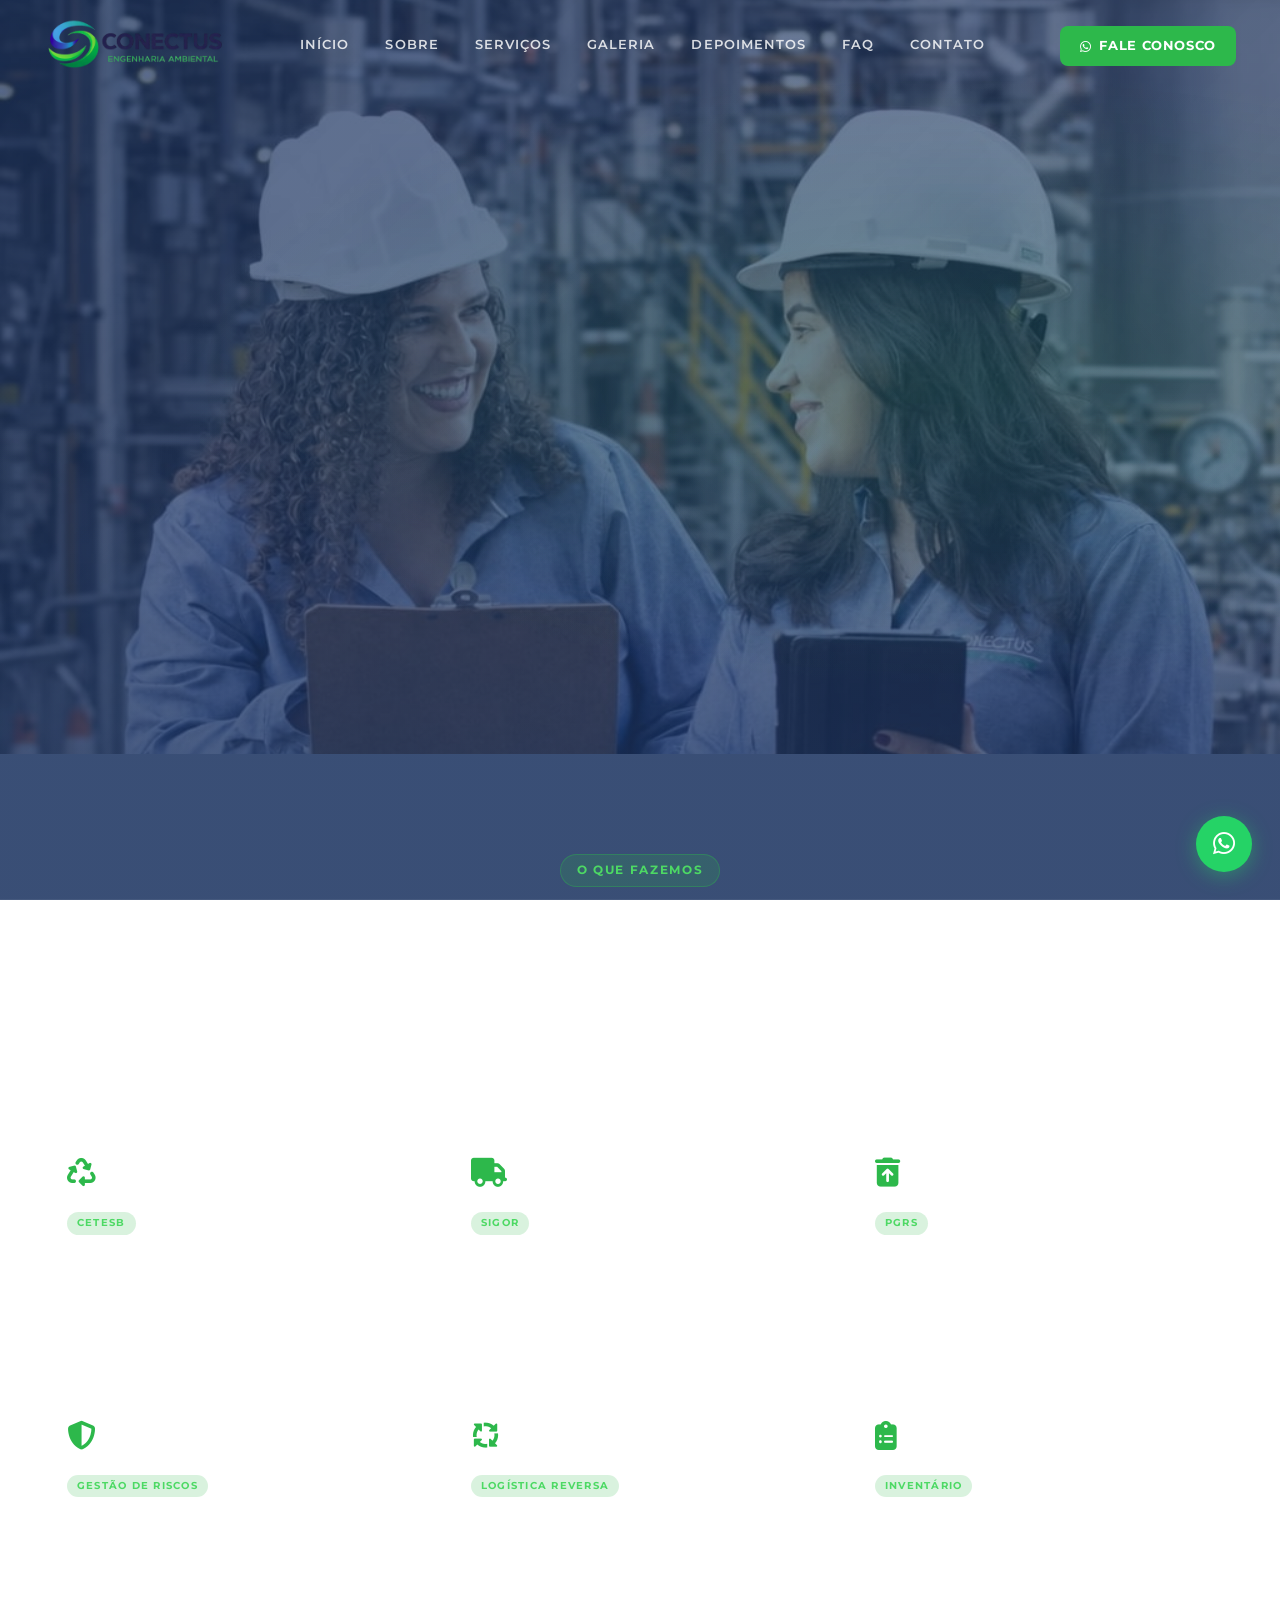
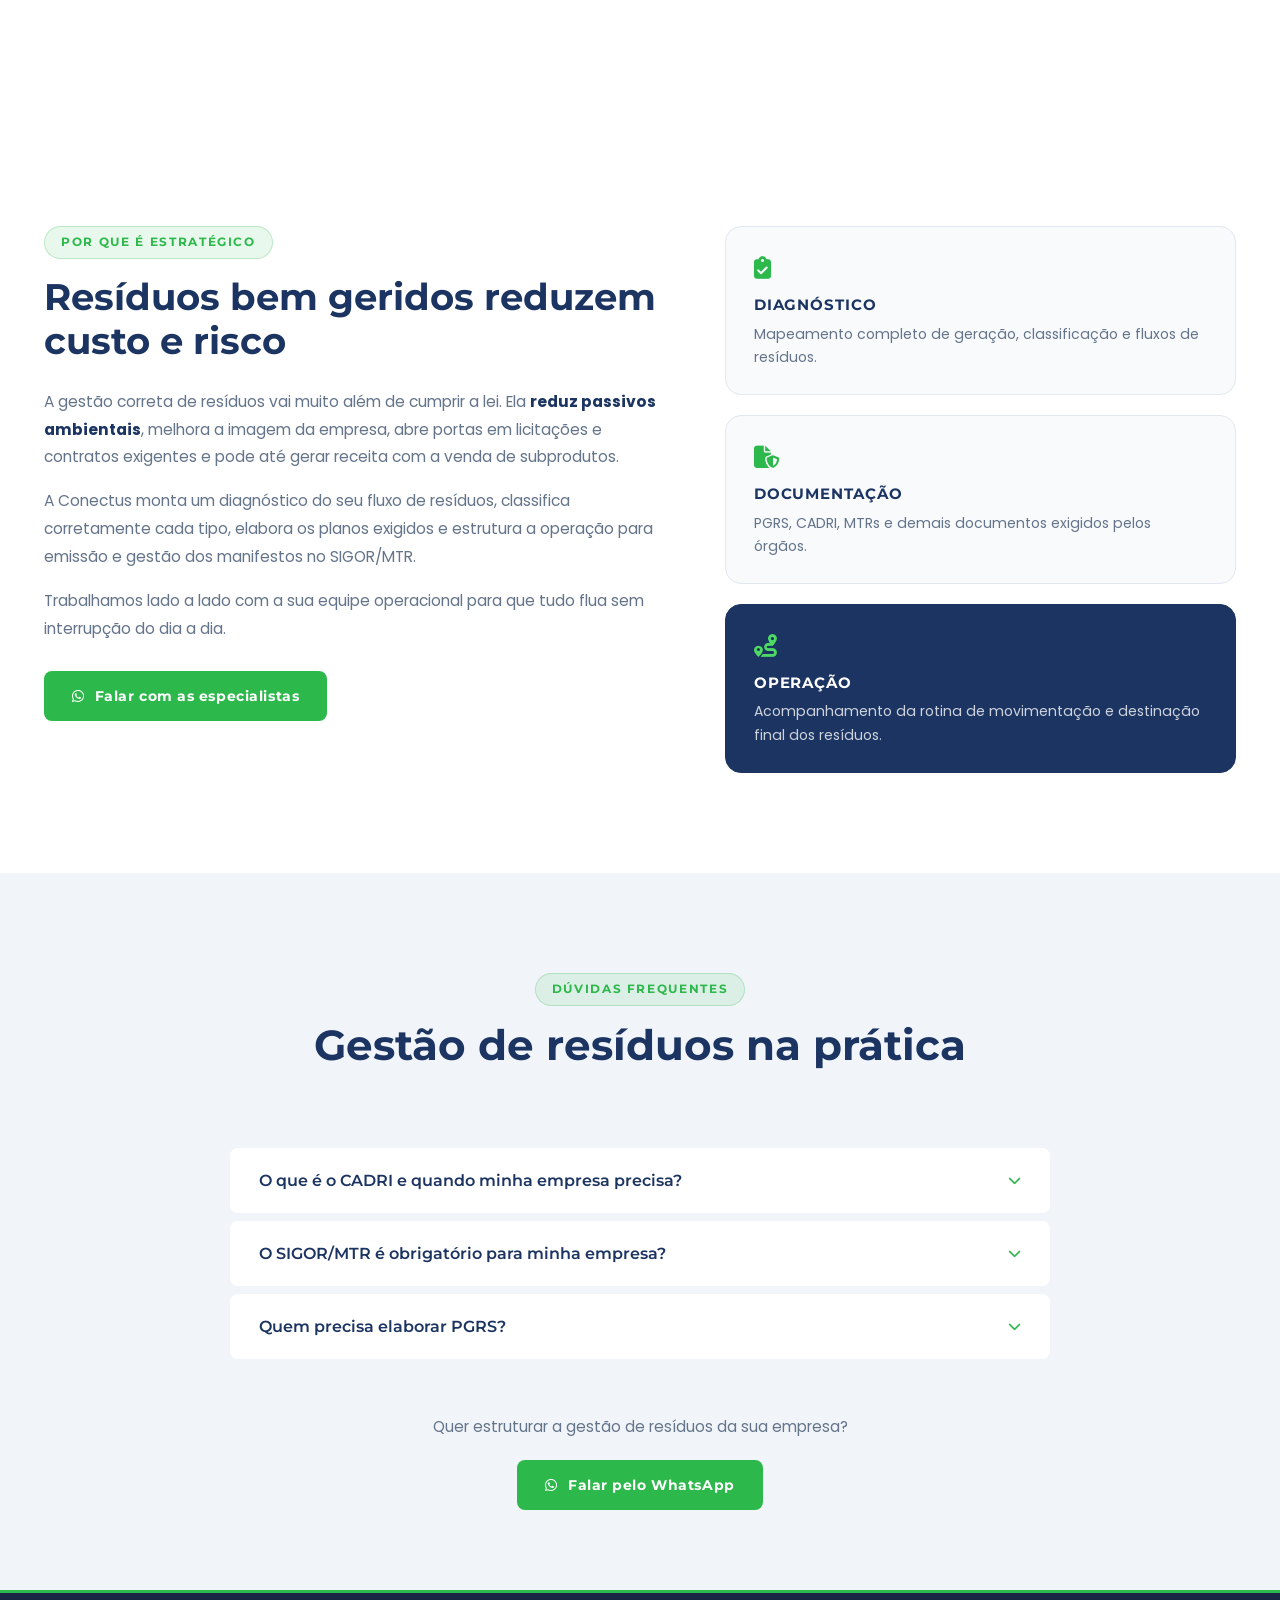
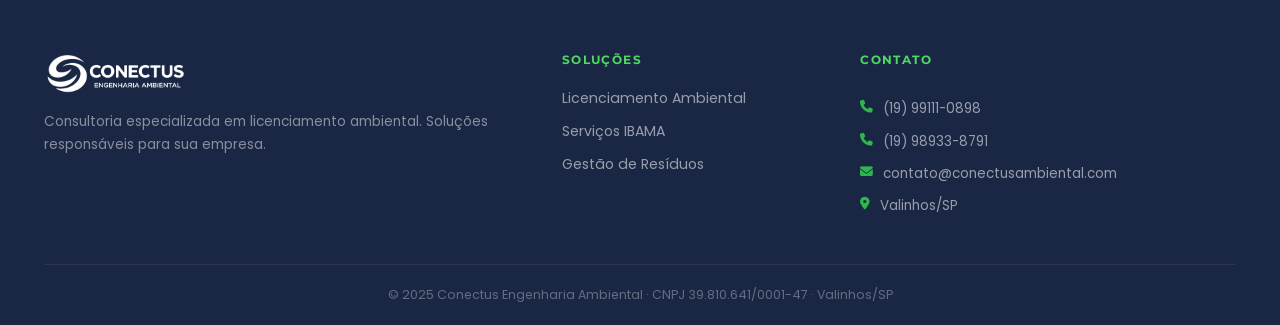
==== gestao-residuos.html @ 4e984cf0 "Update" ====
<!DOCTYPE html>
<html lang="pt-BR">
<head>
  <meta charset="UTF-8">
  <meta name="viewport" content="width=device-width, initial-scale=1.0">
  <title>Gestão de Resíduos — Conectus Engenharia Ambiental</title>
  <meta name="description" content="CADRI, SIGOR/MTR, PGRS, logística reversa e Política Nacional de Resíduos Sólidos. Gestão completa de resíduos para a sua empresa.">
  <meta name="robots" content="index, follow">
  <meta name="theme-color" content="#1C3461">

  <meta property="og:title" content="Gestão de Resíduos — Conectus Engenharia Ambiental">
  <meta property="og:description" content="CADRI, SIGOR/MTR, PGRS, logística reversa e PNRS. Conformidade total na gestão de resíduos.">
  <meta property="og:type" content="website">
  <meta property="og:url" content="https://conectusambiental.com.br/gestao-residuos.html">
  <meta property="og:image" content="images/og-image.png">
  <meta property="og:locale" content="pt_BR">

  <link rel="icon" type="image/png" href="images/favicon.png">
  <link rel="apple-touch-icon" href="images/apple-touch-icon.png">

  <link rel="preconnect" href="https://fonts.googleapis.com">
  <link rel="preconnect" href="https://fonts.gstatic.com" crossorigin>
  <link href="https://fonts.googleapis.com/css2?family=Montserrat:wght@400;500;600;700;800&family=Poppins:wght@300;400;500;600&display=swap" rel="stylesheet">
  <link rel="stylesheet" href="https://cdnjs.cloudflare.com/ajax/libs/font-awesome/6.5.0/css/all.min.css">
  <link rel="stylesheet" href="style.css">
</head>
<body>

  <header id="header">
    <div class="header-container">
      <a href="index.html#inicio" class="logo" aria-label="Conectus — Início">
        <img src="images/logo.png" alt="Conectus Engenharia Ambiental" class="logo-img">
      </a>
      <nav class="desktop-nav" aria-label="Navegação principal">
        <a href="index.html#inicio">Início</a>
        <a href="index.html#sobre">Sobre</a>
        <a href="index.html#servicos">Serviços</a>
        <a href="index.html#galeria">Galeria</a>
        <a href="index.html#depoimentos">Depoimentos</a>
        <a href="index.html#faq">FAQ</a>
        <a href="index.html#contato">Contato</a>
      </nav>
      <a href="https://wa.me/5519991110898?text=Ol%C3%A1%2C%20gostaria%20de%20ajuda%20com%20gest%C3%A3o%20de%20res%C3%ADduos." class="header-whatsapp" target="_blank" rel="noopener noreferrer">
        <i class="fab fa-whatsapp" aria-hidden="true"></i> Fale conosco
      </a>
      <button class="menu-toggle" id="menuToggle" aria-label="Abrir menu" aria-expanded="false">
        <span></span><span></span><span></span>
      </button>
    </div>
  </header>

  <nav id="navMenu" class="mobile-nav" aria-label="Menu mobile" aria-hidden="true">
    <a href="index.html#inicio" class="nav-link">Início</a>
    <a href="index.html#sobre" class="nav-link">Sobre</a>
    <a href="index.html#servicos" class="nav-link">Serviços</a>
    <a href="index.html#galeria" class="nav-link">Galeria</a>
    <a href="index.html#depoimentos" class="nav-link">Depoimentos</a>
    <a href="index.html#faq" class="nav-link">FAQ</a>
    <a href="index.html#contato" class="nav-link">Contato</a>
    <a href="https://wa.me/5519991110898" class="nav-link nav-wpp" target="_blank" rel="noopener noreferrer">
      <i class="fab fa-whatsapp" aria-hidden="true"></i> WhatsApp
    </a>
  </nav>

  <section class="hero" style="min-height: 70vh; padding: 140px 0 80px;">
    <div class="hero-overlay" aria-hidden="true"></div>
    <div class="hero-conteudo">
      <div class="hero-badge"><i class="fas fa-recycle" aria-hidden="true"></i> Gestão de resíduos</div>
      <h1 style="color:#fff; font-family: var(--fonte-titulo); font-size: clamp(2rem,5vw,3.5rem); margin: 12px 0;">Gestão de Resíduos sob Medida</h1>
      <h2>CADRI, SIGOR/MTR, PGRS e logística reversa</h2>
      <p>Da geração ao destino final, garantimos que sua empresa esteja em conformidade com a Política Nacional de Resíduos Sólidos e as normas estaduais.</p>
      <div class="hero-botoes">
        <a href="https://wa.me/5519991110898?text=Ol%C3%A1%2C%20gostaria%20de%20ajuda%20com%20gest%C3%A3o%20de%20res%C3%ADduos." class="btn-primario" target="_blank" rel="noopener noreferrer">
          <i class="fab fa-whatsapp" aria-hidden="true"></i> Solicitar consultoria
        </a>
        <a href="index.html#contato" class="btn-contorno">
          <i class="fas fa-envelope" aria-hidden="true"></i> Entrar em contato
        </a>
      </div>
    </div>
  </section>

  <section class="servicos">
    <div class="container">
      <div class="cabecalho-secao claro fade-in">
        <span class="etiqueta claro">O que fazemos</span>
        <h2>Soluções em gestão de resíduos</h2>
        <p>Conformidade legal e rastreabilidade em todas as etapas da gestão</p>
      </div>

      <div class="servicos-grid">

        <div class="servico-card fade-in">
          <div class="servico-icone"><i class="fas fa-recycle" aria-hidden="true"></i></div>
          <span class="servico-categoria">CETESB</span>
          <h3>CADRI</h3>
          <p>Solicitação do Certificado de Movimentação de Resíduos de Interesse Ambiental junto à CETESB com toda a documentação necessária.</p>
        </div>

        <div class="servico-card fade-in">
          <div class="servico-icone"><i class="fas fa-truck" aria-hidden="true"></i></div>
          <span class="servico-categoria">SIGOR</span>
          <h3>SIGOR / MTR</h3>
          <p>Cadastro e gestão de Manifestos de Transporte de Resíduos no sistema SIGOR/MTR do CETESB com conformidade total.</p>
        </div>

        <div class="servico-card fade-in">
          <div class="servico-icone"><i class="fas fa-trash-can-arrow-up" aria-hidden="true"></i></div>
          <span class="servico-categoria">PGRS</span>
          <h3>Plano de Gerenciamento de Resíduos Sólidos</h3>
          <p>Elaboração do PGRS conforme a Política Nacional de Resíduos Sólidos (Lei 12.305) e normas aplicáveis ao seu segmento.</p>
        </div>

        <div class="servico-card fade-in">
          <div class="servico-icone"><i class="fas fa-shield-halved" aria-hidden="true"></i></div>
          <span class="servico-categoria">Gestão de Riscos</span>
          <h3>PGR — Norma P4.261 CETESB</h3>
          <p>Programa de Gerenciamento de Riscos exigido para atividades com potencial de acidentes ambientais relevantes.</p>
        </div>

        <div class="servico-card fade-in">
          <div class="servico-icone"><i class="fas fa-arrows-spin" aria-hidden="true"></i></div>
          <span class="servico-categoria">Logística Reversa</span>
          <h3>Logística reversa</h3>
          <p>Estruturação de sistemas de logística reversa conforme exigências da PNRS para fabricantes, importadores, distribuidores e comerciantes.</p>
        </div>

        <div class="servico-card fade-in">
          <div class="servico-icone"><i class="fas fa-clipboard-list" aria-hidden="true"></i></div>
          <span class="servico-categoria">Inventário</span>
          <h3>Inventário de Resíduos</h3>
          <p>Levantamento, classificação ABNT NBR 10.004 e quantificação dos resíduos gerados, base para todos os documentos seguintes.</p>
        </div>

      </div>
    </div>
  </section>

  <section class="sobre">
    <div class="container">
      <div class="sobre-grid">
        <div class="sobre-historia slide-esq">
          <span class="etiqueta">Por que é estratégico</span>
          <h2>Resíduos bem geridos reduzem custo e risco</h2>
          <p>A gestão correta de resíduos vai muito além de cumprir a lei. Ela <strong>reduz passivos ambientais</strong>, melhora a imagem da empresa, abre portas em licitações e contratos exigentes e pode até gerar receita com a venda de subprodutos.</p>
          <p>A Conectus monta um diagnóstico do seu fluxo de resíduos, classifica corretamente cada tipo, elabora os planos exigidos e estrutura a operação para emissão e gestão dos manifestos no SIGOR/MTR.</p>
          <p>Trabalhamos lado a lado com a sua equipe operacional para que tudo flua sem interrupção do dia a dia.</p>
          <a href="https://wa.me/5519991110898?text=Ol%C3%A1%2C%20gostaria%20de%20ajuda%20com%20gest%C3%A3o%20de%20res%C3%ADduos." class="btn-primario" target="_blank" rel="noopener noreferrer">
            <i class="fab fa-whatsapp" aria-hidden="true"></i> Falar com as especialistas
          </a>
        </div>
        <div class="sobre-mvv slide-dir">
          <div class="mvv-card fade-in">
            <div class="mvv-icone"><i class="fas fa-clipboard-check" aria-hidden="true"></i></div>
            <h3>Diagnóstico</h3>
            <p>Mapeamento completo de geração, classificação e fluxos de resíduos.</p>
          </div>
          <div class="mvv-card fade-in">
            <div class="mvv-icone"><i class="fas fa-file-shield" aria-hidden="true"></i></div>
            <h3>Documentação</h3>
            <p>PGRS, CADRI, MTRs e demais documentos exigidos pelos órgãos.</p>
          </div>
          <div class="mvv-card destaque fade-in">
            <div class="mvv-icone"><i class="fas fa-route" aria-hidden="true"></i></div>
            <h3>Operação</h3>
            <p>Acompanhamento da rotina de movimentação e destinação final dos resíduos.</p>
          </div>
        </div>
      </div>
    </div>
  </section>

  <section class="faq">
    <div class="container">
      <div class="cabecalho-secao fade-in">
        <span class="etiqueta">Dúvidas frequentes</span>
        <h2>Gestão de resíduos na prática</h2>
      </div>
      <div class="faq-lista">
        <div class="faq-item">
          <button class="faq-pergunta" aria-expanded="false">
            <span>O que é o CADRI e quando minha empresa precisa?</span>
            <i class="fas fa-chevron-down faq-chevron" aria-hidden="true"></i>
          </button>
          <div class="faq-resposta" hidden>
            <p>O CADRI é o Certificado de Movimentação de Resíduos de Interesse Ambiental, emitido pela CETESB. É exigido para o transporte de resíduos industriais e de saúde no Estado de SP — geradores, transportadores e receptores precisam dele.</p>
          </div>
        </div>
        <div class="faq-item">
          <button class="faq-pergunta" aria-expanded="false">
            <span>O SIGOR/MTR é obrigatório para minha empresa?</span>
            <i class="fas fa-chevron-down faq-chevron" aria-hidden="true"></i>
          </button>
          <div class="faq-resposta" hidden>
            <p>Sim, para geradores, transportadores e receptores de resíduos sólidos industriais, de saúde e demais resíduos especiais no Estado de SP. O sistema garante a rastreabilidade e é exigido em fiscalizações.</p>
          </div>
        </div>
        <div class="faq-item">
          <button class="faq-pergunta" aria-expanded="false">
            <span>Quem precisa elaborar PGRS?</span>
            <i class="fas fa-chevron-down faq-chevron" aria-hidden="true"></i>
          </button>
          <div class="faq-resposta" hidden>
            <p>Empresas geradoras de resíduos sólidos enquadradas na Lei 12.305 (PNRS), incluindo indústrias, serviços de saúde, construção civil, mineração e empresas de saneamento, entre outras. O PGRS detalha como sua empresa vai prevenir, reduzir, segregar, transportar e dispor seus resíduos.</p>
          </div>
        </div>
      </div>
      <div class="faq-cta fade-in">
        <p>Quer estruturar a gestão de resíduos da sua empresa?</p>
        <a href="https://wa.me/5519991110898?text=Ol%C3%A1%2C%20gostaria%20de%20ajuda%20com%20gest%C3%A3o%20de%20res%C3%ADduos." class="btn-primario" target="_blank" rel="noopener noreferrer">
          <i class="fab fa-whatsapp" aria-hidden="true"></i> Falar pelo WhatsApp
        </a>
      </div>
    </div>
  </section>

  <footer class="footer">
    <div class="container">
      <div class="footer-conteudo">
        <div class="footer-marca">
          <img src="images/logo.png" alt="Conectus Engenharia Ambiental" class="footer-logo" loading="lazy">
          <p>Consultoria especializada em licenciamento ambiental. Soluções responsáveis para sua empresa.</p>
        </div>
        <div class="footer-links-col">
          <h4>Soluções</h4>
          <nav aria-label="Soluções">
            <a href="licenciamento-ambiental.html">Licenciamento Ambiental</a>
            <a href="servicos-ibama.html">Serviços IBAMA</a>
            <a href="gestao-residuos.html">Gestão de Resíduos</a>
          </nav>
        </div>
        <div class="footer-contato-col">
          <h4>Contato</h4>
          <p><i class="fas fa-phone" aria-hidden="true"></i><a href="tel:+5519991110898">(19) 99111-0898</a></p>
          <p><i class="fas fa-phone" aria-hidden="true"></i><a href="tel:+5519989338791">(19) 98933-8791</a></p>
          <p><i class="fas fa-envelope" aria-hidden="true"></i><a href="mailto:contato@conectusambiental.com">contato@conectusambiental.com</a></p>
          <p><i class="fas fa-map-marker-alt" aria-hidden="true"></i>Valinhos/SP</p>
        </div>
      </div>
      <div class="footer-base">
        <p>© 2025 Conectus Engenharia Ambiental · CNPJ 39.810.641/0001-47 · Valinhos/SP</p>
      </div>
    </div>
  </footer>

  <a href="https://wa.me/5519991110898?text=Ol%C3%A1%2C%20gostaria%20de%20ajuda%20com%20gest%C3%A3o%20de%20res%C3%ADduos." class="whatsapp-flutuante" target="_blank" rel="noopener noreferrer" aria-label="Falar com a Conectus pelo WhatsApp">
    <i class="fab fa-whatsapp" aria-hidden="true"></i>
  </a>

  <script>
    const menuToggle = document.getElementById('menuToggle');
    const navMenu = document.getElementById('navMenu');
    if (menuToggle && navMenu) {
      menuToggle.addEventListener('click', () => {
        const aberto = navMenu.classList.toggle('aberto');
        menuToggle.classList.toggle('ativo', aberto);
        menuToggle.setAttribute('aria-expanded', String(aberto));
        navMenu.setAttribute('aria-hidden', String(!aberto));
      });
    }
    document.querySelectorAll('.faq-pergunta').forEach(btn => {
      btn.addEventListener('click', () => {
        const item = btn.closest('.faq-item');
        const resposta = item.querySelector('.faq-resposta');
        const aberto = btn.getAttribute('aria-expanded') === 'true';
        document.querySelectorAll('.faq-item').forEach(i => {
          i.querySelector('.faq-pergunta').setAttribute('aria-expanded', 'false');
          i.querySelector('.faq-resposta').hidden = true;
          i.classList.remove('aberto');
        });
        if (!aberto) {
          btn.setAttribute('aria-expanded', 'true');
          resposta.hidden = false;
          item.classList.add('aberto');
        }
      });
    });
    const observer = new IntersectionObserver((entries) => {
      entries.forEach(e => { if (e.isIntersecting) { e.target.classList.add('visivel'); observer.unobserve(e.target); } });
    }, { threshold: 0.1 });
    document.querySelectorAll('.fade-in, .slide-esq, .slide-dir').forEach(el => observer.observe(el));
  </script>
</body>
</html>
---- style.css ----
/* ============================================================
   Conectus Soluções Ambientais — CSS Principal
   Paleta: Azul #1C3461 · Verde #2DB84B · Branco #FFFFFF
   Fontes: Montserrat (títulos) + Poppins (corpo)
   ============================================================ */

/* ===== RESET & VARIÁVEIS ===== */
*, *::before, *::after { margin: 0; padding: 0; box-sizing: border-box; }

:root {
  --azul:         #1C3461;
  --azul-medio:   #2452A5;
  --azul-claro:   #3B82F6;
  --azul-bg:      #EFF6FF;

  --verde:        #2DB84B;
  --verde-escuro: #1E8A35;
  --verde-claro:  #4DD964;
  --verde-bg:     rgba(45, 184, 75, 0.10);

  --branco:       #FFFFFF;
  --branco-off:   #F8FAFC;
  --cinza-bg:     #F1F5F9;
  --cinza-claro:  #94A3B8;
  --cinza:        #64748B;
  --cinza-escuro: #334155;
  --texto:        #1A2744;

  --fonte-titulo: 'Montserrat', sans-serif;
  --fonte-corpo:  'Poppins', sans-serif;

  --radius:    8px;
  --radius-lg: 16px;
  --sombra:    0 4px 20px rgba(0,0,0,0.08);
  --sombra-lg: 0 8px 40px rgba(0,0,0,0.12);
  --transicao: 0.3s ease;
}

html {
  scroll-behavior: smooth;
  scroll-padding-top: 80px;
  overflow-x: hidden;
}

body {
  font-family: var(--fonte-corpo);
  background: var(--branco);
  color: var(--texto);
  line-height: 1.6;
  overflow-x: hidden;
}

/* ===== TIPOGRAFIA ===== */
h1, h2, h3, h4 {
  font-family: var(--fonte-titulo);
  font-weight: 700;
  line-height: 1.2;
}

a { text-decoration: none; color: inherit; }
img { display: block; max-width: 100%; }
button { cursor: pointer; border: none; background: none; font-family: inherit; }

/* ===== CONTAINER ===== */
.container {
  width: 100%;
  max-width: 1240px;
  margin: 0 auto;
  padding: 0 24px;
}

/* ===== ETIQUETA ===== */
.etiqueta {
  display: inline-block;
  font-family: var(--fonte-titulo);
  font-size: 0.74rem;
  font-weight: 700;
  letter-spacing: 0.14em;
  text-transform: uppercase;
  color: var(--verde);
  background: var(--verde-bg);
  padding: 6px 16px;
  border-radius: 99px;
  border: 1px solid rgba(45, 184, 75, 0.25);
  margin-bottom: 16px;
}
.etiqueta.claro {
  color: var(--verde-claro);
  background: rgba(45, 184, 75, 0.18);
  border-color: rgba(45, 184, 75, 0.35);
}

/* ===== CABEÇALHO DE SEÇÃO ===== */
.cabecalho-secao {
  text-align: center;
  max-width: 680px;
  margin: 0 auto 64px;
}
.cabecalho-secao h2 {
  font-size: clamp(1.8rem, 4vw, 2.6rem);
  color: var(--azul);
  margin-bottom: 16px;
  line-height: 1.15;
}
.cabecalho-secao.claro h2 { color: var(--branco); }
.cabecalho-secao p {
  color: var(--cinza);
  font-size: 1rem;
  line-height: 1.7;
}
.cabecalho-secao.claro p { color: rgba(255,255,255,0.72); }

/* ===== BOTÕES ===== */
.btn-primario,
.btn-contorno {
  display: inline-flex;
  align-items: center;
  gap: 10px;
  padding: 14px 28px;
  border-radius: var(--radius);
  font-family: var(--fonte-titulo);
  font-size: 0.88rem;
  font-weight: 700;
  letter-spacing: 0.04em;
  cursor: pointer;
  transition: transform var(--transicao), box-shadow var(--transicao), background var(--transicao);
  position: relative;
  overflow: hidden;
}
.btn-primario {
  background: var(--verde);
  color: var(--branco);
}
.btn-primario:hover {
  background: var(--verde-escuro);
  transform: translateY(-2px);
  box-shadow: 0 6px 24px rgba(45, 184, 75, 0.4);
}
.btn-contorno {
  background: transparent;
  color: var(--branco);
  border: 2px solid rgba(255,255,255,0.5);
}
.btn-contorno:hover {
  border-color: var(--branco);
  background: rgba(255,255,255,0.12);
  transform: translateY(-2px);
}

/* Ripple */
.ripple {
  position: absolute;
  border-radius: 50%;
  background: rgba(255,255,255,0.28);
  transform: scale(0);
  animation: rippleAnim 0.65s linear;
  pointer-events: none;
}
@keyframes rippleAnim { to { transform: scale(4); opacity: 0; } }

/* ===== FADE-IN ===== */
.fade-in {
  opacity: 0;
  transform: translateY(24px);
  transition: opacity 0.65s ease, transform 0.65s ease;
}
.fade-in.visivel {
  opacity: 1;
  transform: none;
}
@media (prefers-reduced-motion: reduce) {
  .fade-in, .fade-in.visivel { opacity: 1; transform: none; transition: none; }
}

/* ===== HEADER ===== */
#header {
  position: fixed;
  top: 0; left: 0; right: 0;
  z-index: 1000;
  background: transparent;
  transition: background var(--transicao), box-shadow var(--transicao), backdrop-filter var(--transicao);
}
#header.rolado {
  background: rgba(28, 52, 97, 0.96);
  backdrop-filter: blur(14px);
  box-shadow: 0 2px 24px rgba(0,0,0,0.22);
}

.header-container {
  display: flex;
  align-items: center;
  justify-content: space-between;
  gap: 24px;
  padding: 18px 24px;
  max-width: 1240px;
  margin: 0 auto;
}

.logo-img {
  height: 56px;
  width: auto;
  transition: opacity var(--transicao);
}
.logo:hover .logo-img { opacity: 0.85; }

.desktop-nav {
  display: flex;
  gap: 36px;
}
.desktop-nav a {
  font-family: var(--fonte-titulo);
  font-size: 0.82rem;
  font-weight: 600;
  letter-spacing: 0.08em;
  text-transform: uppercase;
  color: rgba(255,255,255,0.82);
  position: relative;
  padding-bottom: 4px;
  transition: color var(--transicao);
}
.desktop-nav a::after {
  content: '';
  position: absolute;
  bottom: 0; left: 0;
  width: 0; height: 2px;
  background: var(--verde);
  transition: width var(--transicao);
}
.desktop-nav a:hover,
.desktop-nav a.ativo { color: var(--branco); }
.desktop-nav a:hover::after,
.desktop-nav a.ativo::after { width: 100%; }

.header-whatsapp {
  display: flex;
  align-items: center;
  gap: 8px;
  background: var(--verde);
  color: var(--branco);
  font-family: var(--fonte-titulo);
  font-size: 0.8rem;
  font-weight: 700;
  letter-spacing: 0.05em;
  text-transform: uppercase;
  padding: 10px 20px;
  border-radius: var(--radius);
  transition: background var(--transicao), transform var(--transicao), box-shadow var(--transicao);
}
.header-whatsapp:hover {
  background: var(--verde-escuro);
  transform: translateY(-1px);
  box-shadow: 0 4px 16px rgba(45, 184, 75, 0.4);
}

/* ===== MENU TOGGLE ===== */
.menu-toggle {
  display: none;
  flex-direction: column;
  gap: 5px;
  padding: 4px;
  z-index: 1001;
}
.menu-toggle span {
  display: block;
  width: 26px;
  height: 2px;
  background: var(--branco);
  border-radius: 2px;
  transition: transform 0.35s ease, opacity 0.35s ease;
}
.menu-toggle.ativo span:nth-child(1) { transform: translateY(7px) rotate(45deg); }
.menu-toggle.ativo span:nth-child(2) { opacity: 0; }
.menu-toggle.ativo span:nth-child(3) { transform: translateY(-7px) rotate(-45deg); }

/* ===== MENU MOBILE ===== */
.mobile-nav {
  position: fixed;
  top: 0; right: -100%;
  width: min(320px, 85vw);
  height: 100dvh;
  background: var(--azul);
  display: flex;
  flex-direction: column;
  justify-content: center;
  align-items: center;
  gap: 6px;
  z-index: 999;
  transition: right 0.4s cubic-bezier(0.4, 0, 0.2, 1);
  border-left: 3px solid var(--verde);
}
.mobile-nav.aberto { right: 0; }

.mobile-nav .nav-link {
  font-family: var(--fonte-titulo);
  font-size: 1.15rem;
  font-weight: 700;
  letter-spacing: 0.08em;
  text-transform: uppercase;
  color: rgba(255,255,255,0.8);
  padding: 12px 40px;
  width: 100%;
  text-align: center;
  transition: color var(--transicao), background var(--transicao);
}
.mobile-nav .nav-link:hover {
  color: var(--branco);
  background: rgba(45, 184, 75, 0.15);
}
.mobile-nav .nav-wpp {
  margin-top: 16px;
  color: var(--verde-claro) !important;
  font-size: 1rem !important;
  display: flex;
  align-items: center;
  justify-content: center;
  gap: 8px;
}

/* ===== HERO ===== */
.hero {
  position: relative;
  min-height: 100dvh;
  display: flex;
  align-items: center;
  padding: 120px 0 80px;
  background:
    linear-gradient(135deg, rgba(28, 52, 97, 0.75) 0%, rgba(28, 52, 97, 0.55) 100%),
    url('images/bg-hero.jpg')
    center 22% / cover no-repeat;
  background-attachment: scroll, scroll;
}

.hero-overlay {
  position: absolute;
  inset: 0;
  background:
    radial-gradient(ellipse at 75% 50%, rgba(45, 184, 75, 0.14) 0%, transparent 58%),
    linear-gradient(to bottom, transparent 55%, rgba(28, 52, 97, 0.35) 100%);
  pointer-events: none;
}

.hero-conteudo {
  position: relative;
  z-index: 1;
  width: 100%;
  max-width: 1240px;
  margin: 0 auto;
  padding: 0 24px;
}

.hero-badge {
  display: inline-flex;
  align-items: center;
  gap: 8px;
  font-family: var(--fonte-titulo);
  font-size: 0.74rem;
  font-weight: 700;
  letter-spacing: 0.14em;
  text-transform: uppercase;
  color: var(--verde-claro);
  background: rgba(45, 184, 75, 0.18);
  border: 1px solid rgba(45, 184, 75, 0.38);
  padding: 8px 20px;
  border-radius: 99px;
  margin-bottom: 28px;
}

.hero-logo {
  height: 80px;
  width: auto;
  margin-bottom: 28px;
}

.hero h2 {
  font-size: clamp(1.8rem, 4.5vw, 3.2rem);
  font-weight: 700;
  color: var(--branco);
  max-width: 700px;
  margin-bottom: 20px;
  line-height: 1.15;
}

.hero > .hero-conteudo > p {
  font-size: clamp(0.95rem, 1.8vw, 1.05rem);
  color: rgba(255,255,255,0.76);
  max-width: 540px;
  margin-bottom: 36px;
  line-height: 1.78;
}

.hero-botoes {
  display: flex;
  gap: 16px;
  flex-wrap: wrap;
  margin-bottom: 60px;
}

.hero-stats {
  display: flex;
  align-items: center;
  gap: 36px;
  flex-wrap: wrap;
}
.hero-stat strong {
  display: block;
  font-family: var(--fonte-titulo);
  font-size: 2rem;
  font-weight: 800;
  color: var(--verde-claro);
  line-height: 1;
}
.hero-stat span {
  font-size: 0.76rem;
  color: rgba(255,255,255,0.62);
  text-transform: uppercase;
  letter-spacing: 0.07em;
}
.hero-stat-div {
  width: 1px;
  height: 40px;
  background: rgba(255,255,255,0.2);
}

/* Hero animations */
.hero-badge,
.hero h1,
.hero h2,
.hero > .hero-conteudo > p,
.hero-botoes,
.hero-stats { opacity: 0; }

.site-pronto .hero-badge { animation: subirFade 0.6s ease both 0.08s; }
.site-pronto .hero h1    { animation: subirFade 0.65s ease both 0.22s; }
.site-pronto .hero h2    { animation: subirFade 0.7s ease both 0.38s; }
.site-pronto .hero > .hero-conteudo > p { animation: subirFade 0.7s ease both 0.54s; }
.site-pronto .hero-botoes { animation: subirFade 0.7s ease both 0.68s; }
.site-pronto .hero-stats  { animation: subirFade 0.7s ease both 0.82s; }

@keyframes subirFade {
  from { opacity: 0; transform: translateY(22px); }
  to   { opacity: 1; transform: translateY(0); }
}

/* ===== SOBRE ===== */
.sobre {
  padding: 100px 0;
  background:
    linear-gradient(rgba(248, 250, 252, 0.88), rgba(248, 250, 252, 0.88)),
    url('https://images.unsplash.com/photo-1466611653911-95081537e5b7?w=1920&q=80&auto=format&fit=crop')
    center / cover no-repeat;
  background-attachment: fixed, fixed;
}

.sobre-grid {
  display: grid;
  grid-template-columns: 1.1fr 0.9fr;
  gap: 80px;
  align-items: start;
}

.sobre-historia h2 {
  font-size: clamp(1.7rem, 3.5vw, 2.3rem);
  color: var(--azul);
  margin-bottom: 24px;
  line-height: 1.2;
}
.sobre-historia p {
  color: var(--cinza);
  font-size: 0.97rem;
  margin-bottom: 16px;
  line-height: 1.8;
}
.sobre-historia strong { color: var(--azul); }
.sobre-historia .btn-primario { margin-top: 12px; }

.sobre-mvv {
  display: flex;
  flex-direction: column;
  gap: 20px;
}

.mvv-card {
  background: var(--branco-off);
  border: 1px solid #E2E8F0;
  border-radius: var(--radius-lg);
  padding: 24px 28px;
  transition: transform var(--transicao), box-shadow var(--transicao), border-color var(--transicao);
}
.mvv-card:hover {
  transform: translateX(6px);
  box-shadow: var(--sombra);
  border-color: rgba(45, 184, 75, 0.32);
}
.mvv-card.destaque {
  background: var(--azul);
  border-color: var(--azul);
}
.mvv-card.destaque:hover { border-color: var(--verde); }
.mvv-card.destaque .mvv-icone { color: var(--verde-claro); }
.mvv-card.destaque h3 { color: var(--branco); }
.mvv-card.destaque p  { color: rgba(255,255,255,0.78); }

.mvv-icone {
  font-size: 1.4rem;
  color: var(--verde);
  margin-bottom: 10px;
}
.mvv-card h3 {
  font-family: var(--fonte-titulo);
  font-size: 0.92rem;
  font-weight: 700;
  text-transform: uppercase;
  letter-spacing: 0.06em;
  color: var(--azul);
  margin-bottom: 8px;
}
.mvv-card p {
  font-size: 0.88rem;
  color: var(--cinza);
  line-height: 1.68;
  margin: 0;
}

/* ===== SERVIÇOS ===== */
.servicos {
  padding: 100px 0;
  background:
    linear-gradient(rgba(28, 52, 97, 0.87), rgba(28, 52, 97, 0.87)),
    url('https://images.unsplash.com/photo-1473448912268-2022ce9509d8?w=1920&q=80&auto=format&fit=crop')
    center / cover no-repeat;
  background-attachment: fixed, fixed;
}

.servicos-grid {
  display: grid;
  grid-template-columns: repeat(4, 1fr);
  gap: 20px;
}

.servico-card {
  background: rgba(255,255,255,0.05);
  border: 1px solid rgba(255,255,255,0.1);
  border-radius: var(--radius-lg);
  padding: 28px 22px;
  transition: background var(--transicao), border-color var(--transicao), transform var(--transicao);
}
.servico-card:hover {
  background: rgba(45, 184, 75, 0.1);
  border-color: rgba(45, 184, 75, 0.42);
  transform: translateY(-4px);
}

.servico-icone {
  font-size: 1.8rem;
  color: var(--verde);
  margin-bottom: 12px;
  transition: transform var(--transicao), color var(--transicao);
}
.servico-card:hover .servico-icone {
  transform: scale(1.1);
  color: var(--verde-claro);
}

.servico-categoria {
  display: inline-block;
  font-family: var(--fonte-titulo);
  font-size: 0.65rem;
  font-weight: 700;
  letter-spacing: 0.12em;
  text-transform: uppercase;
  color: var(--verde-claro);
  background: rgba(45, 184, 75, 0.18);
  padding: 3px 10px;
  border-radius: 99px;
  margin-bottom: 10px;
}

.servico-card h3 {
  font-family: var(--fonte-titulo);
  font-size: 0.9rem;
  font-weight: 700;
  color: var(--branco);
  margin-bottom: 8px;
  line-height: 1.3;
}
.servico-card p {
  font-size: 0.8rem;
  color: rgba(255,255,255,0.62);
  line-height: 1.65;
}

/* ===== CONTATO ===== */
.contato {
  padding: 100px 0;
  background:
    linear-gradient(rgba(241, 245, 249, 0.90), rgba(241, 245, 249, 0.90)),
    url('https://images.unsplash.com/photo-1501854140801-50d01698950b?w=1920&q=80&auto=format&fit=crop')
    center / cover no-repeat;
  background-attachment: fixed, fixed;
}

.contato-grid {
  display: grid;
  grid-template-columns: 1fr 1fr;
  gap: 48px;
  align-items: start;
}

.contato-info {
  display: flex;
  flex-direction: column;
  gap: 16px;
}

.contato-card {
  display: flex;
  align-items: flex-start;
  gap: 16px;
  background: var(--branco);
  border: 1px solid #E2E8F0;
  border-radius: var(--radius);
  padding: 18px 20px;
  transition: border-color var(--transicao), transform var(--transicao), box-shadow var(--transicao);
}
.contato-card:hover {
  border-color: rgba(45, 184, 75, 0.38);
  transform: translateX(4px);
  box-shadow: var(--sombra);
}

.contato-icone {
  width: 46px;
  height: 46px;
  background: var(--verde-bg);
  border-radius: var(--radius);
  display: flex;
  align-items: center;
  justify-content: center;
  font-size: 1.1rem;
  color: var(--verde);
  flex-shrink: 0;
  transition: background var(--transicao), color var(--transicao);
}
.contato-card:hover .contato-icone {
  background: var(--verde);
  color: var(--branco);
}

.contato-card h3 {
  font-family: var(--fonte-titulo);
  font-size: 0.72rem;
  font-weight: 700;
  text-transform: uppercase;
  letter-spacing: 0.1em;
  color: var(--cinza);
  margin-bottom: 4px;
}
.contato-card p,
.contato-card a {
  font-size: 0.9rem;
  color: var(--texto);
  font-weight: 500;
  line-height: 1.6;
}
.contato-card a:hover { color: var(--verde); }

.contato-redes {
  display: flex;
  gap: 12px;
}
.contato-redes a {
  width: 44px;
  height: 44px;
  background: var(--azul);
  border-radius: 50%;
  display: flex;
  align-items: center;
  justify-content: center;
  color: var(--branco);
  font-size: 1rem;
  transition: background var(--transicao), transform var(--transicao);
}
.contato-redes a:hover {
  background: var(--verde);
  transform: translateY(-3px);
}

.btn-wpp-cta {
  display: flex;
  align-items: center;
  justify-content: center;
  gap: 10px;
  background: #25D366;
  color: var(--branco);
  font-family: var(--fonte-titulo);
  font-size: 0.88rem;
  font-weight: 700;
  letter-spacing: 0.04em;
  padding: 16px;
  border-radius: var(--radius);
  transition: background var(--transicao), transform var(--transicao), box-shadow var(--transicao);
  position: relative;
  overflow: hidden;
}
.btn-wpp-cta:hover {
  background: #1FB255;
  transform: translateY(-2px);
  box-shadow: 0 6px 24px rgba(37, 211, 102, 0.38);
}

/* CTA Box */
.contato-cta-box {
  background: var(--azul);
  border-radius: var(--radius-lg);
  padding: 48px 40px;
}

.cta-icone {
  width: 56px;
  height: 56px;
  background: rgba(45, 184, 75, 0.2);
  border-radius: 50%;
  display: flex;
  align-items: center;
  justify-content: center;
  font-size: 1.5rem;
  color: var(--verde-claro);
  margin-bottom: 24px;
}

.contato-cta-box h3 {
  font-family: var(--fonte-titulo);
  font-size: 1.4rem;
  font-weight: 700;
  color: var(--branco);
  margin-bottom: 16px;
  line-height: 1.3;
}
.contato-cta-box > p {
  font-size: 0.9rem;
  color: rgba(255,255,255,0.72);
  line-height: 1.78;
  margin-bottom: 28px;
}

.cta-lista {
  list-style: none;
  display: flex;
  flex-direction: column;
  gap: 12px;
  margin-bottom: 32px;
}
.cta-lista li {
  display: flex;
  align-items: center;
  gap: 10px;
  font-size: 0.88rem;
  color: rgba(255,255,255,0.82);
}
.cta-lista li i {
  color: var(--verde-claro);
  font-size: 0.82rem;
  flex-shrink: 0;
}

.btn-cta {
  width: 100%;
  justify-content: center;
  font-size: 0.95rem;
  padding: 16px;
}

/* ===== FOOTER ===== */
.footer {
  background: var(--texto);
  border-top: 3px solid var(--verde);
  padding: 60px 0 0;
}

.footer-conteudo {
  display: grid;
  grid-template-columns: 1.5fr 0.8fr 1.2fr;
  gap: 48px;
  padding-bottom: 48px;
  border-bottom: 1px solid rgba(255,255,255,0.08);
}

.footer-logo {
  height: 44px;
  width: auto;
  filter: brightness(0) invert(1);
  margin-bottom: 14px;
}
.footer-marca > p {
  font-size: 0.85rem;
  color: rgba(255,255,255,0.48);
  margin-bottom: 20px;
  line-height: 1.65;
}

.footer-social {
  display: flex;
  gap: 10px;
}
.footer-social a {
  width: 38px;
  height: 38px;
  background: rgba(255,255,255,0.08);
  border-radius: 50%;
  display: flex;
  align-items: center;
  justify-content: center;
  color: rgba(255,255,255,0.6);
  font-size: 0.9rem;
  transition: background var(--transicao), color var(--transicao), transform var(--transicao);
}
.footer-social a:hover {
  background: var(--verde);
  color: var(--branco);
  transform: translateY(-2px);
}

.footer-links-col h4,
.footer-contato-col h4 {
  font-family: var(--fonte-titulo);
  font-size: 0.74rem;
  font-weight: 700;
  text-transform: uppercase;
  letter-spacing: 0.12em;
  color: var(--verde-claro);
  margin-bottom: 20px;
}

.footer-links-col nav {
  display: flex;
  flex-direction: column;
  gap: 10px;
}
.footer-links-col a {
  font-size: 0.88rem;
  color: rgba(255,255,255,0.55);
  transition: color var(--transicao), padding-left var(--transicao);
}
.footer-links-col a:hover {
  color: var(--branco);
  padding-left: 6px;
}

.footer-contato-col {
  display: flex;
  flex-direction: column;
  gap: 12px;
}
.footer-contato-col p {
  display: flex;
  align-items: flex-start;
  gap: 10px;
  font-size: 0.84rem;
  color: rgba(255,255,255,0.55);
  line-height: 1.5;
}
.footer-contato-col i {
  color: var(--verde);
  margin-top: 2px;
  font-size: 0.8rem;
  flex-shrink: 0;
}
.footer-contato-col a {
  color: rgba(255,255,255,0.55);
  transition: color var(--transicao);
}
.footer-contato-col a:hover { color: var(--verde-claro); }

.footer-base {
  text-align: center;
  padding: 20px 0;
}
.footer-base p {
  font-size: 0.78rem;
  color: rgba(255,255,255,0.32);
}

/* ===== WHATSAPP FLUTUANTE ===== */
.whatsapp-flutuante {
  position: fixed;
  bottom: 28px;
  right: 28px;
  width: 56px;
  height: 56px;
  background: #25D366;
  border-radius: 50%;
  display: flex;
  align-items: center;
  justify-content: center;
  font-size: 1.6rem;
  color: var(--branco);
  box-shadow: 0 4px 20px rgba(37, 211, 102, 0.42);
  z-index: 900;
  transition: transform var(--transicao), box-shadow var(--transicao);
}
.whatsapp-flutuante:hover {
  transform: scale(1.08);
  box-shadow: 0 6px 28px rgba(37, 211, 102, 0.58);
}

/* ===== LOADER ===== */
#loader {
  position: fixed;
  inset: 0;
  background: var(--azul);
  display: flex;
  align-items: center;
  justify-content: center;
  z-index: 9998;
  transition: opacity 0.8s ease, visibility 0.8s ease;
}
#loader.saindo { opacity: 0; visibility: hidden; }

.loader-video {
  position: absolute;
  inset: 0;
  width: 100%;
  height: 100%;
  object-fit: cover;
  z-index: 0;
}
.loader-overlay {
  position: absolute;
  inset: 0;
  background: rgba(20, 44, 82, 0.70);
  z-index: 1;
}

.loader-inner {
  position: relative;
  z-index: 2;
  display: flex;
  flex-direction: column;
  align-items: center;
  gap: 24px;
}
.loader-logo {
  height: 80px;
  width: auto;
  filter: brightness(0) invert(1);
  animation: loaderPulso 1.5s ease-in-out infinite;
}
@keyframes loaderPulso {
  0%, 100% { opacity: 1; transform: scale(1); }
  50%       { opacity: 0.65; transform: scale(0.94); }
}
.loader-barra-wrap {
  width: 200px;
  height: 3px;
  background: rgba(255,255,255,0.14);
  border-radius: 99px;
  overflow: hidden;
}
.loader-barra {
  height: 100%;
  width: 0%;
  background: linear-gradient(90deg, var(--verde), var(--verde-claro));
  border-radius: 99px;
  transition: width 3.8s cubic-bezier(0.4, 0, 0.2, 1);
}
.loader-txt {
  color: rgba(255,255,255,0.55);
  font-size: 0.78rem;
  letter-spacing: 0.14em;
  text-transform: uppercase;
}
.loader-dots::after {
  content: '';
  animation: loaderDots 1.2s steps(4, end) infinite;
}
@keyframes loaderDots {
  0%   { content: ''; }
  25%  { content: '.'; }
  50%  { content: '..'; }
  75%  { content: '...'; }
}

/* ===== SCROLL PROGRESS ===== */
#scroll-progress {
  position: fixed;
  top: 0; left: 0;
  height: 3px;
  width: 0%;
  background: linear-gradient(90deg, var(--verde), var(--verde-claro));
  z-index: 9999;
  transition: width 0.1s linear;
}

/* ===== HERO PARTÍCULAS ===== */
.hero-particulas {
  position: absolute;
  inset: 0;
  pointer-events: none;
  z-index: 0;
  overflow: hidden;
}
.hero-particulas span {
  position: absolute;
  bottom: -20px;
  border-radius: 50%;
  background: rgba(45, 184, 75, 0.22);
  animation: flutuar linear infinite;
}
.hero-particulas span:nth-child(1) { width: 8px;  height: 8px;  left: 8%;  animation-duration: 12s; animation-delay: 0s;   }
.hero-particulas span:nth-child(2) { width: 14px; height: 14px; left: 20%; animation-duration: 17s; animation-delay: 3s;   }
.hero-particulas span:nth-child(3) { width: 6px;  height: 6px;  left: 35%; animation-duration: 10s; animation-delay: 1.5s; }
.hero-particulas span:nth-child(4) { width: 10px; height: 10px; left: 50%; animation-duration: 14s; animation-delay: 5s;   }
.hero-particulas span:nth-child(5) { width: 16px; height: 16px; left: 63%; animation-duration: 19s; animation-delay: 2s;   }
.hero-particulas span:nth-child(6) { width: 7px;  height: 7px;  left: 75%; animation-duration: 11s; animation-delay: 6s;   }
.hero-particulas span:nth-child(7) { width: 12px; height: 12px; left: 85%; animation-duration: 15s; animation-delay: 4s;   }
.hero-particulas span:nth-child(8) { width: 5px;  height: 5px;  left: 93%; animation-duration: 9s;  animation-delay: 7s;   }

@keyframes flutuar {
  0%   { transform: translateY(0) scale(0.5); opacity: 0; }
  8%   { opacity: 1; }
  92%  { opacity: 1; }
  100% { transform: translateY(-110vh) scale(1); opacity: 0; }
}

/* ===== ANIMAÇÕES DIRECIONAIS ===== */
.slide-esq {
  opacity: 0;
  transform: translateX(-44px);
  transition: opacity 0.75s ease, transform 0.75s ease;
}
.slide-dir {
  opacity: 0;
  transform: translateX(44px);
  transition: opacity 0.75s ease, transform 0.75s ease;
}
.slide-esq.visivel,
.slide-dir.visivel {
  opacity: 1;
  transform: none;
}

/* ===== STAGGER CARDS DE SERVIÇOS ===== */
.servico-card { opacity: 0; transform: translateY(28px); }

.servicos-grid.animado .servico-card {
  animation: cardEntra 0.55s ease forwards;
}
@keyframes cardEntra {
  to { opacity: 1; transform: none; }
}
.servicos-grid.animado .servico-card:nth-child(1)  { animation-delay: 0.00s; }
.servicos-grid.animado .servico-card:nth-child(2)  { animation-delay: 0.07s; }
.servicos-grid.animado .servico-card:nth-child(3)  { animation-delay: 0.14s; }
.servicos-grid.animado .servico-card:nth-child(4)  { animation-delay: 0.21s; }
.servicos-grid.animado .servico-card:nth-child(5)  { animation-delay: 0.28s; }
.servicos-grid.animado .servico-card:nth-child(6)  { animation-delay: 0.35s; }
.servicos-grid.animado .servico-card:nth-child(7)  { animation-delay: 0.42s; }
.servicos-grid.animado .servico-card:nth-child(8)  { animation-delay: 0.49s; }
.servicos-grid.animado .servico-card:nth-child(9)  { animation-delay: 0.56s; }
.servicos-grid.animado .servico-card:nth-child(10) { animation-delay: 0.63s; }
.servicos-grid.animado .servico-card:nth-child(11) { animation-delay: 0.70s; }
.servicos-grid.animado .servico-card:nth-child(12) { animation-delay: 0.77s; }

/* ===== UNDERLINE ANIMADO NOS TÍTULOS ===== */
.cabecalho-secao h2::after {
  content: '';
  display: block;
  height: 3px;
  background: linear-gradient(90deg, var(--verde), var(--verde-claro));
  width: 0;
  border-radius: 2px;
  margin: 12px auto 0;
  transition: width 0.9s cubic-bezier(0.4, 0, 0.2, 1) 0.25s;
}
.cabecalho-secao.ativo h2::after { width: 60%; }

/* ===== GLOW NOS ÍCONES DOS SERVIÇOS ===== */
.servico-icone {
  transition: transform var(--transicao), color var(--transicao), filter var(--transicao);
}
.servico-card:hover .servico-icone {
  filter: drop-shadow(0 0 10px rgba(77, 217, 100, 0.65));
}

/* ===== PULSO DE BORDA NO CARD VALORES ===== */
.mvv-card.destaque {
  animation: pulsarBorda 3.5s ease-in-out infinite;
}
@keyframes pulsarBorda {
  0%, 100% { box-shadow: 0 0 0 0 rgba(45, 184, 75, 0); }
  50%       { box-shadow: 0 0 0 5px rgba(45, 184, 75, 0.3); }
}
.mvv-card.destaque:hover { animation: none; }

/* ===== RESPONSIVIDADE ===== */

/* ≥ 1800px — 4K / ultrawide */
@media (min-width: 1800px) {
  .container { max-width: 1700px; padding: 0 48px; }
  .servicos-grid { grid-template-columns: repeat(4, 1fr); }
  .hero h2 { font-size: 3.8rem; }
  .hero p { font-size: 1.3rem; }
  .hero-logo { height: 104px; }
  .hero-stat strong { font-size: 2.4rem; }
  .sobre-grid { gap: 80px; }
}

/* 1400 – 1799px — Full HD+ */
@media (min-width: 1400px) and (max-width: 1799px) {
  .container { max-width: 1340px; }
  .servicos-grid { grid-template-columns: repeat(4, 1fr); }
  .hero h2 { font-size: 3.2rem; }
  .sobre-grid { gap: 72px; }
}

/* 1100 – 1399px — HD / widescreen */
@media (min-width: 1100px) and (max-width: 1399px) {
  .servicos-grid { grid-template-columns: repeat(3, 1fr); }
  .sobre-grid { gap: 56px; }
}

/* ≤ 1100px — tablet landscape */
@media (max-width: 1100px) {
  .desktop-nav { gap: 20px; }
  .desktop-nav a { font-size: 0.78rem; }
  .header-whatsapp { font-size: 0.8rem; padding: 8px 14px; }

  .sobre-grid { grid-template-columns: 1fr; gap: 48px; }
  .sobre-texto { max-width: 700px; margin: 0 auto; }
  .sobre-mvv { max-width: 700px; margin: 0 auto; }

  .servicos-grid { grid-template-columns: repeat(3, 1fr); }

  .contato-grid { gap: 36px; }

  .footer-conteudo { grid-template-columns: 1fr 1fr; gap: 36px; }
  .footer-marca { grid-column: 1 / -1; text-align: center; }
  .footer-social { justify-content: center; }
}

/* ≤ 1023px — desativar parallax (iOS/Android bug) */
@media (max-width: 1023px) {
  .hero,
  .sobre,
  .servicos,
  .contato {
    background-attachment: scroll, scroll;
  }
}

/* ≤ 900px — tablets portrait */
@media (max-width: 900px) {
  .desktop-nav,
  .header-whatsapp { display: none; }
  .menu-toggle { display: flex; }

  .hero { padding: 110px 0 80px; }
  .hero-logo { height: 72px; }
  .hero h2 { font-size: clamp(1.8rem, 5.5vw, 2.8rem); }
  .hero p { font-size: 1rem; }
  .hero-stats { gap: 24px; }
  .hero-stat strong { font-size: 1.9rem; }

  .sobre { padding: 88px 0; }
  .mvv-grid { grid-template-columns: repeat(2, 1fr); }

  .servicos-grid { grid-template-columns: repeat(2, 1fr); gap: 16px; }

  .contato-grid { grid-template-columns: 1fr; }
  .contato-cta-box { padding: 40px 32px; }

  .footer-conteudo { grid-template-columns: 1fr; gap: 28px; text-align: center; }
  .footer-marca { grid-column: auto; }
  .footer-social { justify-content: center; }
  .footer-links-col nav { align-items: center; }
  .footer-contato-col { align-items: center; }
  .footer-contato-col p { justify-content: center; }
}

/* ≤ 768px — tablet pequeno / mobile grande */
@media (max-width: 768px) {
  .hero-particulas { display: none; }

  .cabecalho-secao { margin-bottom: 40px; }
  .cabecalho-secao h2 { font-size: clamp(1.5rem, 5vw, 2rem); }

  .hero-botoes { flex-direction: column; align-items: stretch; }
  .hero-botoes .btn-primario,
  .hero-botoes .btn-contorno { justify-content: center; width: 100%; }

  .sobre { padding: 80px 0; }
  .sobre-texto h2 { font-size: clamp(1.4rem, 4.5vw, 1.9rem); }
  .mvv-grid { grid-template-columns: repeat(2, 1fr); gap: 14px; }

  .servicos-grid { grid-template-columns: repeat(2, 1fr); gap: 14px; }
  .servico-card { padding: 24px 18px; }

  .contato-cta-box { padding: 34px 24px; }
}

/* ≤ 600px — mobile */
@media (max-width: 600px) {
  .hero { padding: 90px 0 60px; }
  .hero-logo { height: 58px; }
  .hero h2 { font-size: clamp(1.5rem, 7vw, 2rem); }
  .hero-stats { gap: 16px; }
  .hero-stat strong { font-size: 1.65rem; }
  .hero-stat-div { height: 28px; }

  .sobre,
  .servicos,
  .contato { padding: 72px 0; }
  .cabecalho-secao { margin-bottom: 32px; }

  .mvv-grid { grid-template-columns: 1fr; gap: 14px; }

  .servicos-grid { grid-template-columns: repeat(2, 1fr); gap: 12px; }
  .servico-card { padding: 20px 14px; }
  .servico-card h3 { font-size: 0.92rem; }
  .servico-card p { font-size: 0.82rem; }

  .contato-cta-box { padding: 28px 18px; }
  .contato-cta-box h3 { font-size: 1.15rem; }
  .contato-cta-box p { font-size: 0.9rem; }

  .footer-conteudo { gap: 24px; }

  .whatsapp-flutuante { bottom: 18px; right: 18px; width: 52px; height: 52px; font-size: 1.4rem; }
}

/* ≤ 480px — mobile padrão */
@media (max-width: 480px) {
  .container { padding: 0 16px; }
  .header-container { padding: 12px 16px; }
  .logo-img { height: 36px; }

  .hero { padding: 84px 0 56px; }
  .hero-logo { height: 50px; }
  .hero h2 { font-size: clamp(1.3rem, 7.5vw, 1.8rem); }
  .hero p { font-size: 0.9rem; }
  .hero-stats { flex-direction: column; align-items: flex-start; gap: 12px; }
  .hero-stat-div { display: none; }

  .btn-primario, .btn-contorno { width: 100%; justify-content: center; }

  .sobre-texto h2 { font-size: 1.4rem; }

  .servicos-grid { grid-template-columns: 1fr; gap: 12px; }
  .servico-card { padding: 22px 18px; }

  .contato-cta-box { padding: 24px 16px; }
}

/* ≤ 360px — mobile pequeno */
@media (max-width: 360px) {
  .logo-img { height: 30px; }
  .hero-logo { height: 44px; }
  .hero h2 { font-size: 1.25rem; }
  .hero p { font-size: 0.85rem; }
  .hero-stat strong { font-size: 1.4rem; }
  .hero-stat span { font-size: 0.75rem; }
  .footer-contato-col p { font-size: 0.76rem; }
  .contato-form-box h3 { font-size: 1rem; }
  .whatsapp-flutuante { width: 46px; height: 46px; font-size: 1.25rem; }
}

/* ============================================================
   NOVAS SEÇÕES
   ============================================================ */

/* ===== DEPOIMENTOS ===== */
.depoimentos {
  padding: 100px 0;
  background: var(--branco-off);
}

.depo-grid {
  display: grid;
  grid-template-columns: repeat(3, 1fr);
  gap: 28px;
}

.depo-card {
  background: var(--branco);
  border-radius: var(--radius-lg);
  padding: 36px 32px;
  box-shadow: var(--sombra);
  display: flex;
  flex-direction: column;
  gap: 20px;
  border-top: 4px solid var(--verde);
  transition: transform var(--transicao), box-shadow var(--transicao);
}
.depo-card:hover {
  transform: translateY(-6px);
  box-shadow: var(--sombra-lg);
}

.depo-estrelas {
  display: flex;
  gap: 4px;
  color: #F59E0B;
  font-size: 1rem;
}

.depo-texto {
  color: var(--cinza-escuro);
  font-size: 0.95rem;
  line-height: 1.75;
  flex: 1;
  font-style: italic;
}
.depo-texto::before { content: '\201C'; }
.depo-texto::after  { content: '\201D'; }

.depo-autor {
  display: flex;
  align-items: center;
  gap: 14px;
  padding-top: 16px;
  border-top: 1px solid var(--cinza-bg);
}

.depo-avatar {
  width: 48px;
  height: 48px;
  border-radius: 50%;
  background: var(--azul);
  color: var(--branco);
  font-family: var(--fonte-titulo);
  font-size: 1.2rem;
  font-weight: 700;
  display: flex;
  align-items: center;
  justify-content: center;
  flex-shrink: 0;
}

.depo-info strong {
  display: block;
  font-size: 0.9rem;
  color: var(--azul);
  font-family: var(--fonte-titulo);
}
.depo-info span {
  font-size: 0.8rem;
  color: var(--cinza);
}

/* ===== CLIENTES ===== */
.clientes {
  padding: 100px 0;
  background: var(--branco);
}

.clientes-grid {
  display: grid;
  grid-template-columns: repeat(6, 1fr);
  gap: 20px;
  align-items: center;
}

.cliente-logo {
  background: var(--branco);
  border: 1px solid rgba(28, 52, 97, 0.08);
  border-radius: var(--radius-md);
  padding: 22px 18px;
  height: 110px;
  display: flex;
  align-items: center;
  justify-content: center;
  transition: transform var(--transicao), box-shadow var(--transicao), border-color var(--transicao);
}
.cliente-logo:hover {
  transform: translateY(-4px);
  border-color: rgba(45, 184, 75, 0.35);
  box-shadow: var(--sombra);
}
.cliente-logo img {
  max-width: 100%;
  max-height: 100%;
  object-fit: contain;
}

@media (max-width: 1100px) {
  .clientes-grid { grid-template-columns: repeat(4, 1fr); }
}
@media (max-width: 720px) {
  .clientes { padding: 70px 0; }
  .clientes-grid { grid-template-columns: repeat(3, 1fr); gap: 12px; }
  .cliente-logo { height: 90px; padding: 14px 12px; }
}
@media (max-width: 420px) {
  .clientes-grid { grid-template-columns: repeat(2, 1fr); }
}

/* ===== PARCEIROS / ÓRGÃOS ===== */
.parceiros {
  background: var(--azul);
  padding: 36px 0;
}

.parceiros-label {
  text-align: center;
  color: rgba(255,255,255,0.65);
  font-family: var(--fonte-titulo);
  font-size: 0.74rem;
  font-weight: 700;
  letter-spacing: 0.14em;
  text-transform: uppercase;
  margin-bottom: 20px;
}

.parceiros-lista {
  display: flex;
  flex-wrap: wrap;
  align-items: center;
  justify-content: center;
  gap: 12px;
}

.parceiro-badge {
  display: flex;
  align-items: center;
  gap: 8px;
  background: rgba(255,255,255,0.1);
  color: rgba(255,255,255,0.9);
  font-family: var(--fonte-titulo);
  font-size: 0.82rem;
  font-weight: 700;
  letter-spacing: 0.06em;
  text-transform: uppercase;
  padding: 10px 22px;
  border-radius: 99px;
  border: 1px solid rgba(255,255,255,0.2);
  transition: background var(--transicao), border-color var(--transicao), transform var(--transicao);
}
.parceiro-badge:hover {
  background: rgba(45, 184, 75, 0.25);
  border-color: var(--verde);
  transform: translateY(-2px);
}
.parceiro-badge i { color: var(--verde-claro); font-size: 0.9rem; }

/* ===== FAQ ===== */
.faq {
  padding: 100px 0 80px;
  background: var(--cinza-bg);
}

.faq-lista {
  max-width: 820px;
  margin: 0 auto 56px;
  display: flex;
  flex-direction: column;
  gap: 8px;
}

.faq-item {
  background: var(--branco);
  border-radius: var(--radius);
  border: 1px solid transparent;
  overflow: hidden;
  transition: border-color var(--transicao), box-shadow var(--transicao);
}
.faq-item.aberto {
  border-color: rgba(45, 184, 75, 0.35);
  box-shadow: 0 4px 20px rgba(45, 184, 75, 0.10);
}

.faq-pergunta {
  width: 100%;
  display: flex;
  align-items: center;
  justify-content: space-between;
  gap: 16px;
  padding: 22px 28px;
  background: none;
  font-family: var(--fonte-titulo);
  font-size: 0.97rem;
  font-weight: 600;
  color: var(--azul);
  text-align: left;
  transition: color var(--transicao);
}
.faq-pergunta:hover { color: var(--verde-escuro); }

.faq-chevron {
  font-size: 0.82rem;
  color: var(--verde);
  transition: transform 0.35s ease;
  flex-shrink: 0;
}
.faq-item.aberto .faq-chevron { transform: rotate(180deg); }

.faq-resposta {
  padding: 0 28px 24px;
}
.faq-resposta p {
  color: var(--cinza-escuro);
  font-size: 0.93rem;
  line-height: 1.78;
}
.faq-resposta p strong { color: var(--azul); }

.faq-cta {
  text-align: center;
  display: flex;
  flex-direction: column;
  align-items: center;
  gap: 20px;
}
.faq-cta p {
  color: var(--cinza);
  font-size: 0.95rem;
}

/* ===== FORMULÁRIO DE CONTATO ===== */
.contato-form-box {
  background: var(--branco);
  border-radius: var(--radius-lg);
  padding: 40px 36px;
  box-shadow: var(--sombra-lg);
}

.contato-form-box h3 {
  font-size: 1.25rem;
  color: var(--azul);
  display: flex;
  align-items: center;
  gap: 10px;
  margin-bottom: 6px;
}
.contato-form-box h3 i { color: var(--verde); }

.form-subtitulo {
  color: var(--cinza);
  font-size: 0.88rem;
  margin-bottom: 28px;
}

.campo-grupo {
  display: flex;
  flex-direction: column;
  gap: 6px;
  margin-bottom: 16px;
}
.campo-grupo label {
  font-family: var(--fonte-titulo);
  font-size: 0.8rem;
  font-weight: 600;
  color: var(--cinza-escuro);
  letter-spacing: 0.04em;
}
.obrigatorio { color: var(--verde); }

.campo-grupo input,
.campo-grupo textarea {
  width: 100%;
  padding: 12px 16px;
  border: 1.5px solid #E2E8F0;
  border-radius: var(--radius);
  font-family: var(--fonte-corpo);
  font-size: 0.9rem;
  color: var(--texto);
  background: var(--branco);
  transition: border-color var(--transicao), box-shadow var(--transicao);
  outline: none;
}
.campo-grupo input:focus,
.campo-grupo textarea:focus {
  border-color: var(--verde);
  box-shadow: 0 0 0 3px rgba(45, 184, 75, 0.15);
}
.campo-grupo textarea { resize: vertical; min-height: 110px; }

.campo-duplo {
  display: grid;
  grid-template-columns: 1fr 1fr;
  gap: 14px;
}

.btn-form {
  width: 100%;
  justify-content: center;
  margin-top: 8px;
  font-size: 0.92rem;
}

.form-sucesso,
.form-erro {
  display: flex;
  align-items: center;
  gap: 10px;
  padding: 14px 18px;
  border-radius: var(--radius);
  font-size: 0.9rem;
  font-weight: 600;
  margin-top: 12px;
}
.form-sucesso {
  background: rgba(45, 184, 75, 0.12);
  color: var(--verde-escuro);
  border: 1px solid rgba(45, 184, 75, 0.3);
}
.form-erro {
  background: rgba(239, 68, 68, 0.10);
  color: #B91C1C;
  border: 1px solid rgba(239, 68, 68, 0.25);
}

/* ===== MAPA ===== */
.mapa-secao {
  position: relative;
}
.mapa-topo {
  display: flex;
  align-items: center;
  justify-content: center;
  gap: 10px;
  background: var(--azul);
  color: rgba(255,255,255,0.88);
  font-family: var(--fonte-titulo);
  font-size: 0.82rem;
  font-weight: 600;
  letter-spacing: 0.06em;
  text-transform: uppercase;
  padding: 14px 24px;
}
.mapa-topo i { color: var(--verde); }
.mapa-container iframe { display: block; width: 100%; }

/* ===== VOLTAR AO TOPO ===== */
.voltar-topo {
  position: fixed;
  bottom: 90px;
  right: 24px;
  width: 44px;
  height: 44px;
  border-radius: 50%;
  background: var(--azul);
  color: var(--branco);
  font-size: 1rem;
  display: flex;
  align-items: center;
  justify-content: center;
  box-shadow: 0 4px 16px rgba(28, 52, 97, 0.35);
  opacity: 0;
  transform: translateY(12px);
  transition: opacity 0.35s ease, transform 0.35s ease, background var(--transicao);
  pointer-events: none;
  z-index: 990;
}
.voltar-topo.visivel {
  opacity: 1;
  transform: none;
  pointer-events: auto;
}
.voltar-topo:hover {
  background: var(--verde-escuro);
  transform: translateY(-2px);
}

/* ===== COOKIE CONSENT (LGPD) ===== */
.cookie-consent {
  position: fixed;
  bottom: 0;
  left: 0;
  right: 0;
  background: var(--branco);
  box-shadow: 0 -4px 32px rgba(0,0,0,0.14);
  padding: 20px 28px;
  display: flex;
  align-items: center;
  justify-content: center;
  gap: 24px;
  flex-wrap: wrap;
  z-index: 2000;
  transform: translateY(100%);
  transition: transform 0.45s cubic-bezier(0.4, 0, 0.2, 1);
}
.cookie-consent.visivel { transform: translateY(0); }

.cookie-texto {
  display: flex;
  align-items: flex-start;
  gap: 12px;
  flex: 1;
  min-width: 260px;
}
.cookie-texto i {
  color: var(--verde);
  font-size: 1.3rem;
  margin-top: 2px;
  flex-shrink: 0;
}
.cookie-texto p {
  font-size: 0.86rem;
  color: var(--cinza-escuro);
  line-height: 1.6;
}

.btn-cookie {
  background: var(--verde);
  color: var(--branco);
  font-family: var(--fonte-titulo);
  font-size: 0.82rem;
  font-weight: 700;
  letter-spacing: 0.05em;
  text-transform: uppercase;
  padding: 11px 24px;
  border-radius: var(--radius);
  white-space: nowrap;
  transition: background var(--transicao), transform var(--transicao);
  cursor: pointer;
}
.btn-cookie:hover {
  background: var(--verde-escuro);
  transform: translateY(-1px);
}

/* ===== RESPONSIVIDADE — NOVAS SEÇÕES ===== */

@media (max-width: 1100px) {
  .depo-grid { grid-template-columns: repeat(2, 1fr); }
}

@media (max-width: 900px) {
  .depoimentos { padding: 80px 0; }
  .faq { padding: 80px 0 64px; }
  .contato-form-box { padding: 32px 28px; }
  .campo-duplo { grid-template-columns: 1fr; gap: 0; }
}

@media (max-width: 768px) {
  .depo-grid { grid-template-columns: 1fr; max-width: 480px; margin: 0 auto; }
  .faq-pergunta { padding: 18px 22px; font-size: 0.92rem; }
  .faq-resposta { padding: 0 22px 20px; }
  .cookie-consent { flex-direction: column; align-items: stretch; gap: 16px; padding: 20px 20px 24px; }
  .cookie-texto { align-items: center; }
  .btn-cookie { width: 100%; text-align: center; }
}

@media (max-width: 600px) {
  .depoimentos { padding: 72px 0; }
  .depo-card { padding: 28px 22px; }
  .faq { padding: 72px 0 56px; }
  .contato-form-box { padding: 28px 18px; }
  .mapa-container iframe { height: 320px; }
  .voltar-topo { bottom: 76px; right: 18px; width: 40px; height: 40px; font-size: 0.9rem; }
}

@media (max-width: 480px) {
  .depo-grid { max-width: 100%; }
  .parceiros-lista { gap: 8px; }
  .parceiro-badge { font-size: 0.74rem; padding: 8px 14px; }
  .faq-lista { gap: 6px; }
  .contato-form-box h3 { font-size: 1.1rem; }
}

/* ===== GALERIA CARROSSEL ===== */
.galeria-section {
  padding: 96px 0;
  background: var(--cinza-bg);
}

.carrossel-wrapper {
  position: relative;
  display: flex;
  align-items: center;
  gap: 16px;
  margin-top: 48px;
}

.carrossel-track-outer {
  flex: 1;
  overflow: hidden;
  border-radius: 16px;
}

.carrossel-track {
  display: flex;
  transition: transform 0.5s cubic-bezier(0.4, 0, 0.2, 1);
  will-change: transform;
}

.carrossel-slide {
  min-width: 100%;
  display: flex;
  align-items: center;
  justify-content: center;
}

.carrossel-slide img {
  width: auto;
  max-width: 100%;
  max-height: 400px;
  height: auto;
  display: block;
  border-radius: 12px;
  cursor: zoom-in;
  transition: transform 0.3s ease;
}

.carrossel-slide img:hover {
  transform: scale(1.02);
}

/* ===== LIGHTBOX ===== */
.lightbox-overlay {
  position: fixed;
  inset: 0;
  background: rgba(0, 0, 0, 0.92);
  z-index: 9999;
  display: flex;
  align-items: center;
  justify-content: center;
  opacity: 0;
  pointer-events: none;
  transition: opacity 0.3s ease;
}

.lightbox-overlay.ativo {
  opacity: 1;
  pointer-events: all;
}

.lightbox-img {
  max-width: 92vw;
  max-height: 90vh;
  object-fit: contain;
  border-radius: 8px;
  box-shadow: 0 24px 80px rgba(0,0,0,0.7);
  transition: opacity 0.25s ease;
}

.lightbox-fechar {
  position: fixed;
  top: 20px;
  right: 24px;
  background: rgba(255,255,255,0.15);
  border: none;
  color: #fff;
  width: 44px;
  height: 44px;
  border-radius: 50%;
  font-size: 1.4rem;
  cursor: pointer;
  display: flex;
  align-items: center;
  justify-content: center;
  transition: background 0.2s;
  z-index: 10000;
}

.lightbox-fechar:hover { background: rgba(255,255,255,0.3); }

.lightbox-nav {
  position: fixed;
  top: 50%;
  transform: translateY(-50%);
  background: rgba(255,255,255,0.15);
  border: none;
  color: #fff;
  width: 52px;
  height: 52px;
  border-radius: 50%;
  cursor: pointer;
  display: flex;
  align-items: center;
  justify-content: center;
  transition: background 0.2s;
  z-index: 10000;
}

.lightbox-nav:hover { background: rgba(255,255,255,0.3); }
.lightbox-nav.prev { left: 20px; }
.lightbox-nav.next { right: 20px; }

.lightbox-contador {
  position: fixed;
  bottom: 20px;
  left: 50%;
  transform: translateX(-50%);
  color: rgba(255,255,255,0.7);
  font-size: 0.9rem;
  font-family: var(--fonte-corpo);
  z-index: 10000;
}

.carrossel-btn {
  flex-shrink: 0;
  width: 52px;
  height: 52px;
  border-radius: 50%;
  border: none;
  background: var(--azul);
  color: #fff;
  cursor: pointer;
  display: flex;
  align-items: center;
  justify-content: center;
  transition: background 0.25s, transform 0.2s;
  z-index: 2;
}

.carrossel-btn:hover {
  background: var(--verde);
  transform: scale(1.08);
}

.carrossel-dots {
  display: flex;
  justify-content: center;
  gap: 8px;
  margin-top: 24px;
  flex-wrap: wrap;
}

.carrossel-dot {
  width: 10px;
  height: 10px;
  border-radius: 50%;
  background: var(--cinza-claro);
  border: none;
  cursor: pointer;
  transition: background 0.25s, transform 0.2s;
  padding: 0;
}

.carrossel-dot.active {
  background: var(--azul);
  transform: scale(1.3);
}

@media (max-width: 768px) {
  .galeria-section { padding: 72px 0; }
  .carrossel-btn { width: 40px; height: 40px; }
  .carrossel-btn svg { width: 18px; height: 18px; }
}

@media (max-width: 480px) {
  .galeria-section { padding: 56px 0; }
  .carrossel-wrapper { gap: 8px; }
  .carrossel-btn { width: 36px; height: 36px; }
}
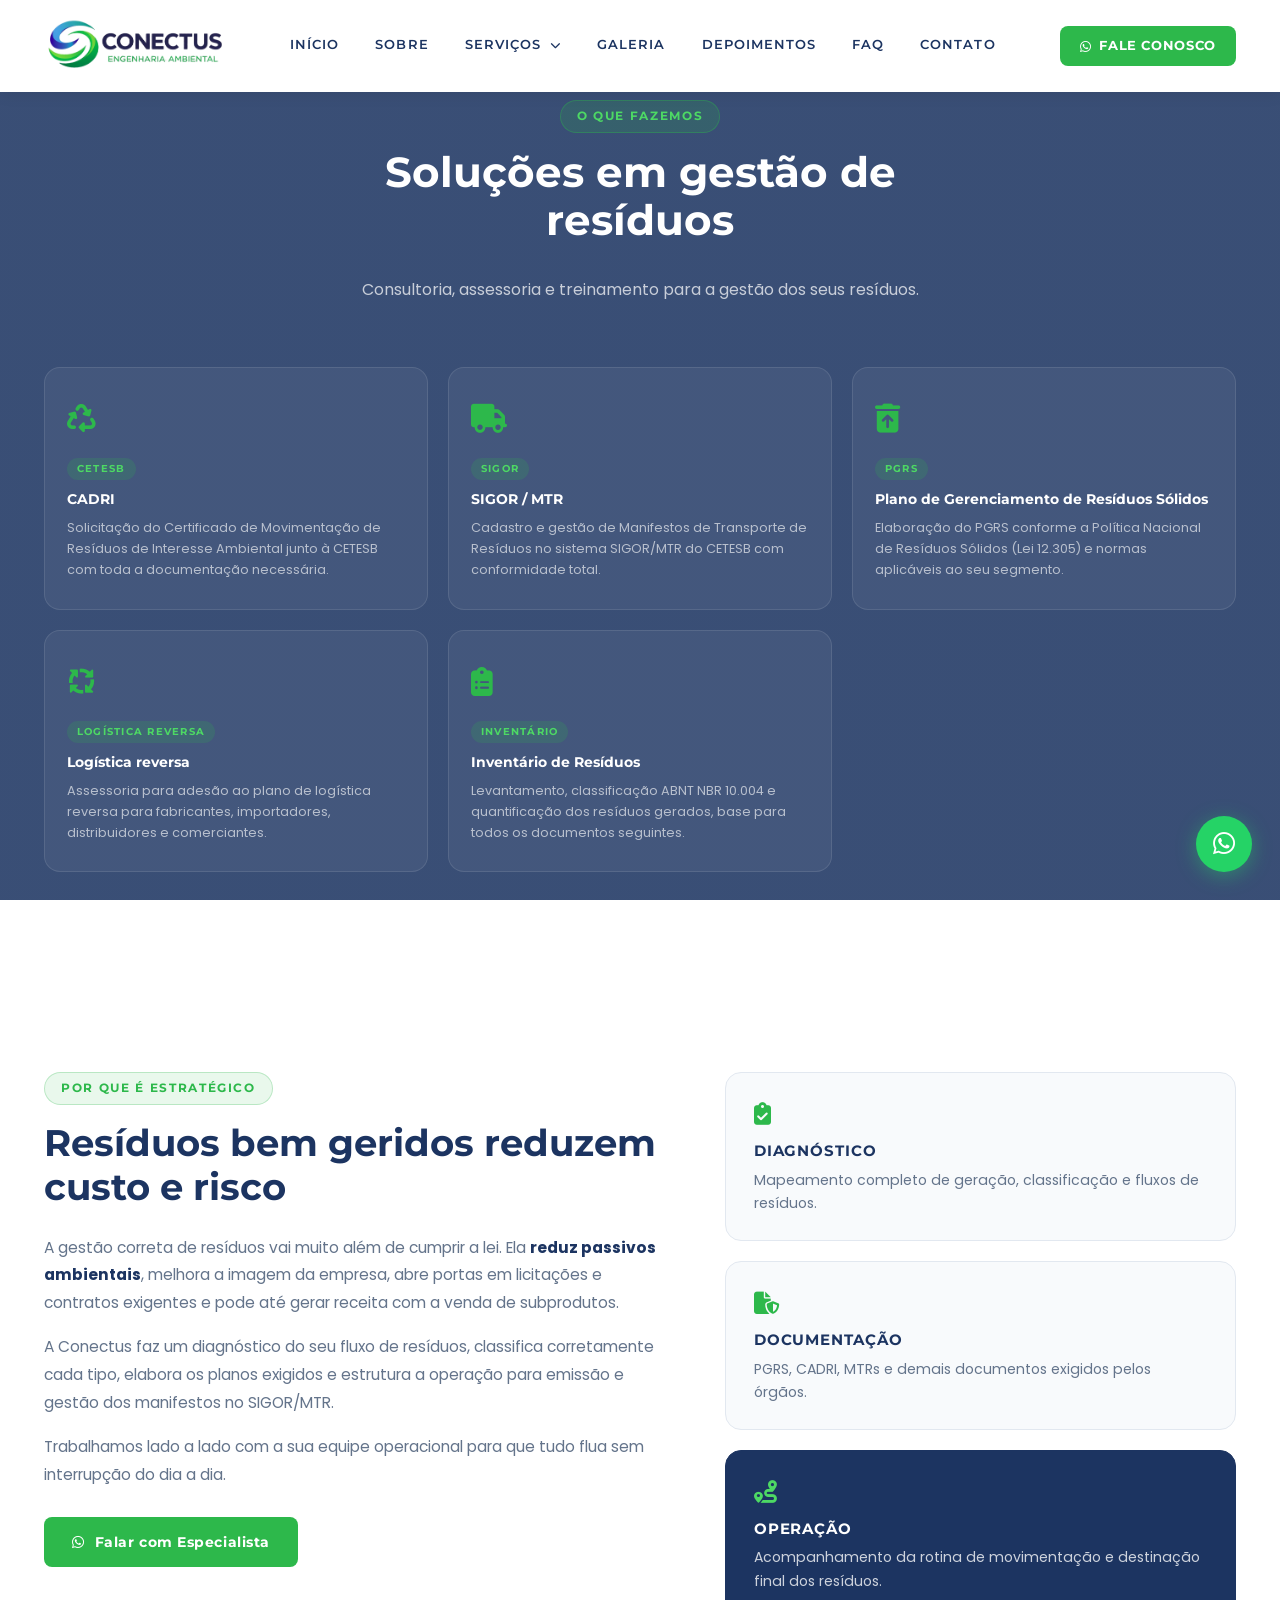
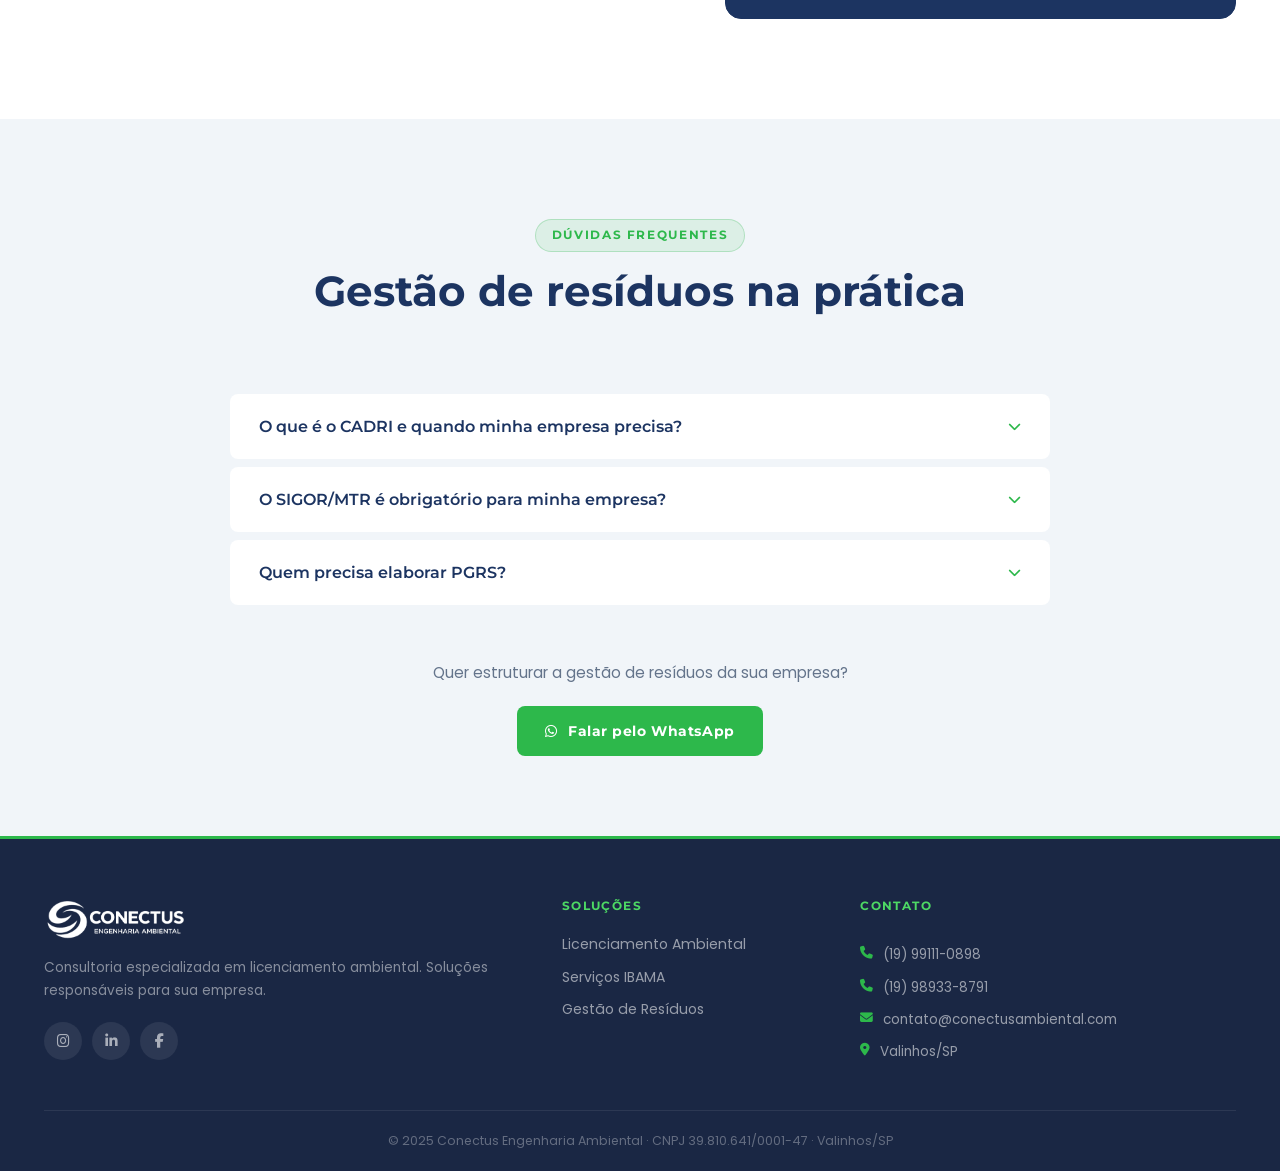
==== commit e9306e47: "Update files" ====
--- a/gestao-residuos.html
+++ b/gestao-residuos.html
@@ -26,6 +26,7 @@
 </head>
 <body>
 
+  <div id="scroll-progress" aria-hidden="true"></div>
   <header id="header">
     <div class="header-container">
       <a href="index.html#inicio" class="logo" aria-label="Conectus — Início">
@@ -34,7 +35,14 @@
       <nav class="desktop-nav" aria-label="Navegação principal">
         <a href="index.html#inicio">Início</a>
         <a href="index.html#sobre">Sobre</a>
-        <a href="index.html#servicos">Serviços</a>
+        <div class="nav-dropdown">
+          <a href="index.html#servicos">Serviços <i class="fas fa-chevron-down" style="font-size: 0.8em; margin-left: 4px;"></i></a>
+          <div class="dropdown-menu">
+            <a href="licenciamento-ambiental.html">Licenciamento Ambiental</a>
+            <a href="servicos-ibama.html">Serviços IBAMA</a>
+            <a href="gestao-residuos.html">Gestão de Resíduos</a>
+          </div>
+        </div>
         <a href="index.html#galeria">Galeria</a>
         <a href="index.html#depoimentos">Depoimentos</a>
         <a href="index.html#faq">FAQ</a>
@@ -52,7 +60,10 @@
   <nav id="navMenu" class="mobile-nav" aria-label="Menu mobile" aria-hidden="true">
     <a href="index.html#inicio" class="nav-link">Início</a>
     <a href="index.html#sobre" class="nav-link">Sobre</a>
-    <a href="index.html#servicos" class="nav-link">Serviços</a>
+    <a href="index.html#servicos" class="nav-link">Serviços Gerais</a>
+    <a href="licenciamento-ambiental.html" class="nav-link sub-link" style="padding-left: 20px; font-size: 0.9em; color: var(--verde-claro);">— Licenciamento</a>
+    <a href="servicos-ibama.html" class="nav-link sub-link" style="padding-left: 20px; font-size: 0.9em; color: var(--verde-claro);">— Serviços IBAMA</a>
+    <a href="gestao-residuos.html" class="nav-link sub-link" style="padding-left: 20px; font-size: 0.9em; color: var(--verde-claro);">— Gestão de Resíduos</a>
     <a href="index.html#galeria" class="nav-link">Galeria</a>
     <a href="index.html#depoimentos" class="nav-link">Depoimentos</a>
     <a href="index.html#faq" class="nav-link">FAQ</a>
@@ -62,30 +73,12 @@
     </a>
   </nav>
 
-  <section class="hero" style="min-height: 70vh; padding: 140px 0 80px;">
-    <div class="hero-overlay" aria-hidden="true"></div>
-    <div class="hero-conteudo">
-      <div class="hero-badge"><i class="fas fa-recycle" aria-hidden="true"></i> Gestão de resíduos</div>
-      <h1 style="color:#fff; font-family: var(--fonte-titulo); font-size: clamp(2rem,5vw,3.5rem); margin: 12px 0;">Gestão de Resíduos sob Medida</h1>
-      <h2>CADRI, SIGOR/MTR, PGRS e logística reversa</h2>
-      <p>Da geração ao destino final, garantimos que sua empresa esteja em conformidade com a Política Nacional de Resíduos Sólidos e as normas estaduais.</p>
-      <div class="hero-botoes">
-        <a href="https://wa.me/5519991110898?text=Ol%C3%A1%2C%20gostaria%20de%20ajuda%20com%20gest%C3%A3o%20de%20res%C3%ADduos." class="btn-primario" target="_blank" rel="noopener noreferrer">
-          <i class="fab fa-whatsapp" aria-hidden="true"></i> Solicitar consultoria
-        </a>
-        <a href="index.html#contato" class="btn-contorno">
-          <i class="fas fa-envelope" aria-hidden="true"></i> Entrar em contato
-        </a>
-      </div>
-    </div>
-  </section>
-
   <section class="servicos">
     <div class="container">
       <div class="cabecalho-secao claro fade-in">
         <span class="etiqueta claro">O que fazemos</span>
         <h2>Soluções em gestão de resíduos</h2>
-        <p>Conformidade legal e rastreabilidade em todas as etapas da gestão</p>
+        <p>Consultoria, assessoria e treinamento para a gestão dos seus resíduos.</p>
       </div>
 
       <div class="servicos-grid">
@@ -111,18 +104,11 @@
           <p>Elaboração do PGRS conforme a Política Nacional de Resíduos Sólidos (Lei 12.305) e normas aplicáveis ao seu segmento.</p>
         </div>
 
-        <div class="servico-card fade-in">
-          <div class="servico-icone"><i class="fas fa-shield-halved" aria-hidden="true"></i></div>
-          <span class="servico-categoria">Gestão de Riscos</span>
-          <h3>PGR — Norma P4.261 CETESB</h3>
-          <p>Programa de Gerenciamento de Riscos exigido para atividades com potencial de acidentes ambientais relevantes.</p>
-        </div>
-
-        <div class="servico-card fade-in">
+<div class="servico-card fade-in">
           <div class="servico-icone"><i class="fas fa-arrows-spin" aria-hidden="true"></i></div>
           <span class="servico-categoria">Logística Reversa</span>
           <h3>Logística reversa</h3>
-          <p>Estruturação de sistemas de logística reversa conforme exigências da PNRS para fabricantes, importadores, distribuidores e comerciantes.</p>
+          <p>Assessoria para adesão ao plano de logística reversa para fabricantes, importadores, distribuidores e comerciantes.</p>
         </div>
 
         <div class="servico-card fade-in">
@@ -143,10 +129,10 @@
           <span class="etiqueta">Por que é estratégico</span>
           <h2>Resíduos bem geridos reduzem custo e risco</h2>
           <p>A gestão correta de resíduos vai muito além de cumprir a lei. Ela <strong>reduz passivos ambientais</strong>, melhora a imagem da empresa, abre portas em licitações e contratos exigentes e pode até gerar receita com a venda de subprodutos.</p>
-          <p>A Conectus monta um diagnóstico do seu fluxo de resíduos, classifica corretamente cada tipo, elabora os planos exigidos e estrutura a operação para emissão e gestão dos manifestos no SIGOR/MTR.</p>
+          <p>A Conectus faz um diagnóstico do seu fluxo de resíduos, classifica corretamente cada tipo, elabora os planos exigidos e estrutura a operação para emissão e gestão dos manifestos no SIGOR/MTR.</p>
           <p>Trabalhamos lado a lado com a sua equipe operacional para que tudo flua sem interrupção do dia a dia.</p>
           <a href="https://wa.me/5519991110898?text=Ol%C3%A1%2C%20gostaria%20de%20ajuda%20com%20gest%C3%A3o%20de%20res%C3%ADduos." class="btn-primario" target="_blank" rel="noopener noreferrer">
-            <i class="fab fa-whatsapp" aria-hidden="true"></i> Falar com as especialistas
+            <i class="fab fa-whatsapp" aria-hidden="true"></i> Falar com Especialista
           </a>
         </div>
         <div class="sobre-mvv slide-dir">
@@ -217,10 +203,23 @@
   <footer class="footer">
     <div class="container">
       <div class="footer-conteudo">
+
         <div class="footer-marca">
-          <img src="images/logo.png" alt="Conectus Engenharia Ambiental" class="footer-logo" loading="lazy">
+          <img src="images/logo.png" alt="Conectus Soluções Ambientais" class="footer-logo" loading="lazy">
           <p>Consultoria especializada em licenciamento ambiental. Soluções responsáveis para sua empresa.</p>
-        </div>
+          <div class="footer-social">
+            <a href="https://www.instagram.com/conectus.ambiental/" target="_blank" rel="noopener noreferrer" aria-label="Instagram">
+              <i class="fab fa-instagram" aria-hidden="true"></i>
+            </a>
+            <a href="https://www.linkedin.com/in/conectus-sa-b652531ab/" target="_blank" rel="noopener noreferrer" aria-label="LinkedIn">
+              <i class="fab fa-linkedin-in" aria-hidden="true"></i>
+            </a>
+            <a href="https://www.facebook.com/conectus.ambiental" target="_blank" rel="noopener noreferrer" aria-label="Facebook">
+              <i class="fab fa-facebook-f" aria-hidden="true"></i>
+            </a>
+          </div>
+        </div>
+
         <div class="footer-links-col">
           <h4>Soluções</h4>
           <nav aria-label="Soluções">
@@ -229,6 +228,7 @@
             <a href="gestao-residuos.html">Gestão de Resíduos</a>
           </nav>
         </div>
+
         <div class="footer-contato-col">
           <h4>Contato</h4>
           <p><i class="fas fa-phone" aria-hidden="true"></i><a href="tel:+5519991110898">(19) 99111-0898</a></p>
@@ -236,6 +236,7 @@
           <p><i class="fas fa-envelope" aria-hidden="true"></i><a href="mailto:contato@conectusambiental.com">contato@conectusambiental.com</a></p>
           <p><i class="fas fa-map-marker-alt" aria-hidden="true"></i>Valinhos/SP</p>
         </div>
+
       </div>
       <div class="footer-base">
         <p>© 2025 Conectus Engenharia Ambiental · CNPJ 39.810.641/0001-47 · Valinhos/SP</p>
@@ -247,7 +248,27 @@
     <i class="fab fa-whatsapp" aria-hidden="true"></i>
   </a>
 
+  <button id="voltarTopo" class="voltar-topo" aria-label="Voltar ao topo da página">
+    <i class="fas fa-chevron-up" aria-hidden="true"></i>
+  </button>
+
   <script>
+    // ===== HEADER SCROLL =====
+    const header = document.getElementById('header');
+    const progressBar = document.getElementById('scroll-progress');
+    const btnTopo = document.getElementById('voltarTopo');
+    window.addEventListener('scroll', () => {
+      const scrolled = window.scrollY;
+      const total = document.documentElement.scrollHeight - window.innerHeight;
+      if (progressBar) progressBar.style.width = (scrolled / total * 100) + '%';
+      header.classList.toggle('rolado', scrolled > 60);
+      if (btnTopo) btnTopo.classList.toggle('visivel', scrolled > 400);
+    }, { passive: true });
+    if (btnTopo) {
+      btnTopo.addEventListener('click', () => window.scrollTo({ top: 0, behavior: 'smooth' }));
+    }
+
+    // ===== MENU MOBILE =====
     const menuToggle = document.getElementById('menuToggle');
     const navMenu = document.getElementById('navMenu');
     if (menuToggle && navMenu) {
@@ -257,7 +278,17 @@
         menuToggle.setAttribute('aria-expanded', String(aberto));
         navMenu.setAttribute('aria-hidden', String(!aberto));
       });
+      navMenu.querySelectorAll('.nav-link').forEach(link => {
+        link.addEventListener('click', () => {
+          navMenu.classList.remove('aberto');
+          menuToggle.classList.remove('ativo');
+          menuToggle.setAttribute('aria-expanded', 'false');
+          navMenu.setAttribute('aria-hidden', 'true');
+        });
+      });
     }
+
+    // ===== FAQ =====
     document.querySelectorAll('.faq-pergunta').forEach(btn => {
       btn.addEventListener('click', () => {
         const item = btn.closest('.faq-item');
@@ -275,6 +306,8 @@
         }
       });
     });
+
+    // ===== OBSERVER =====
     const observer = new IntersectionObserver((entries) => {
       entries.forEach(e => { if (e.isIntersecting) { e.target.classList.add('visivel'); observer.unobserve(e.target); } });
     }, { threshold: 0.1 });
--- a/style.css
+++ b/style.css
@@ -177,13 +177,14 @@
   position: fixed;
   top: 0; left: 0; right: 0;
   z-index: 1000;
-  background: transparent;
-  transition: background var(--transicao), box-shadow var(--transicao), backdrop-filter var(--transicao);
+  background: var(--branco);
+  box-shadow: 0 2px 15px rgba(0,0,0,0.08);
+  transition: all var(--transicao);
 }
 #header.rolado {
-  background: rgba(28, 52, 97, 0.96);
-  backdrop-filter: blur(14px);
-  box-shadow: 0 2px 24px rgba(0,0,0,0.22);
+  padding: 5px 0;
+  background: var(--branco);
+  box-shadow: 0 4px 20px rgba(0,0,0,0.12);
 }
 
 .header-container {
@@ -213,7 +214,7 @@
   font-weight: 600;
   letter-spacing: 0.08em;
   text-transform: uppercase;
-  color: rgba(255,255,255,0.82);
+  color: var(--azul);
   position: relative;
   padding-bottom: 4px;
   transition: color var(--transicao);
@@ -227,10 +228,55 @@
   transition: width var(--transicao);
 }
 .desktop-nav a:hover,
-.desktop-nav a.ativo { color: var(--branco); }
+.desktop-nav a.ativo { color: var(--verde); }
 .desktop-nav a:hover::after,
 .desktop-nav a.ativo::after { width: 100%; }
 
+/* Dropdown */
+.nav-dropdown {
+  position: relative;
+  display: flex;
+  align-items: center;
+}
+.dropdown-menu {
+  position: absolute;
+  top: 100%;
+  left: 0;
+  background: var(--branco);
+  border-radius: var(--radius);
+  box-shadow: 0 10px 25px rgba(0,0,0,0.1);
+  padding: 10px 0;
+  min-width: 240px;
+  opacity: 0;
+  visibility: hidden;
+  transform: translateY(10px);
+  transition: all var(--transicao);
+  z-index: 100;
+  margin-top: 15px;
+}
+.nav-dropdown:hover .dropdown-menu {
+  opacity: 1;
+  visibility: visible;
+  transform: translateY(0);
+}
+.dropdown-menu a {
+  display: block;
+  padding: 10px 20px;
+  color: var(--texto) !important;
+  font-family: var(--fonte-texto);
+  font-size: 0.9rem;
+  font-weight: 500;
+  text-transform: none;
+  letter-spacing: normal;
+}
+.dropdown-menu a::after {
+  display: none; /* Remove underline do dropdown */
+}
+.dropdown-menu a:hover {
+  background: rgba(45, 184, 75, 0.08);
+  color: var(--verde) !important;
+  padding-left: 24px;
+}
 .header-whatsapp {
   display: flex;
   align-items: center;
@@ -264,7 +310,7 @@
   display: block;
   width: 26px;
   height: 2px;
-  background: var(--branco);
+  background: var(--azul);
   border-radius: 2px;
   transition: transform 0.35s ease, opacity 0.35s ease;
 }
@@ -325,8 +371,8 @@
   padding: 120px 0 80px;
   background:
     linear-gradient(135deg, rgba(28, 52, 97, 0.75) 0%, rgba(28, 52, 97, 0.55) 100%),
-    url('images/bg-hero.jpg')
-    center 22% / cover no-repeat;
+    url('images/bg-hero.png')
+    center center / cover no-repeat;
   background-attachment: scroll, scroll;
 }
 
